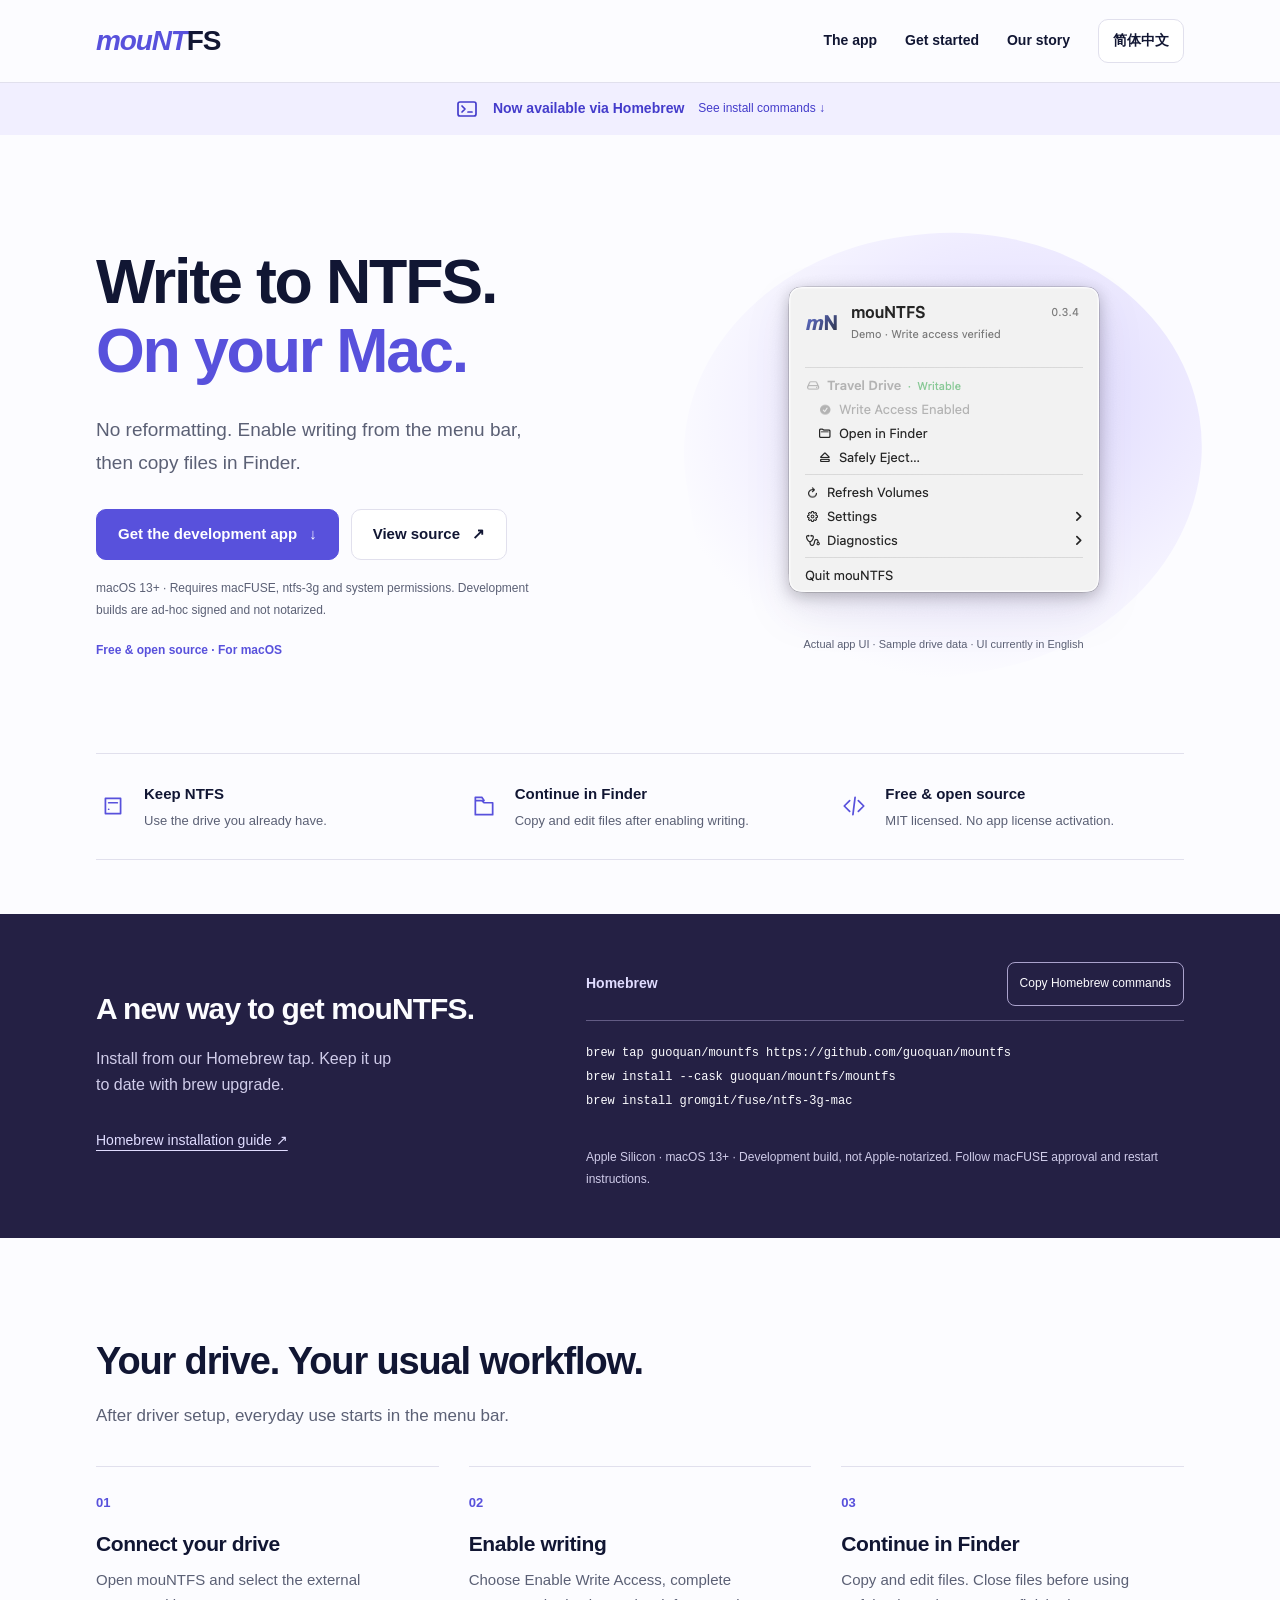
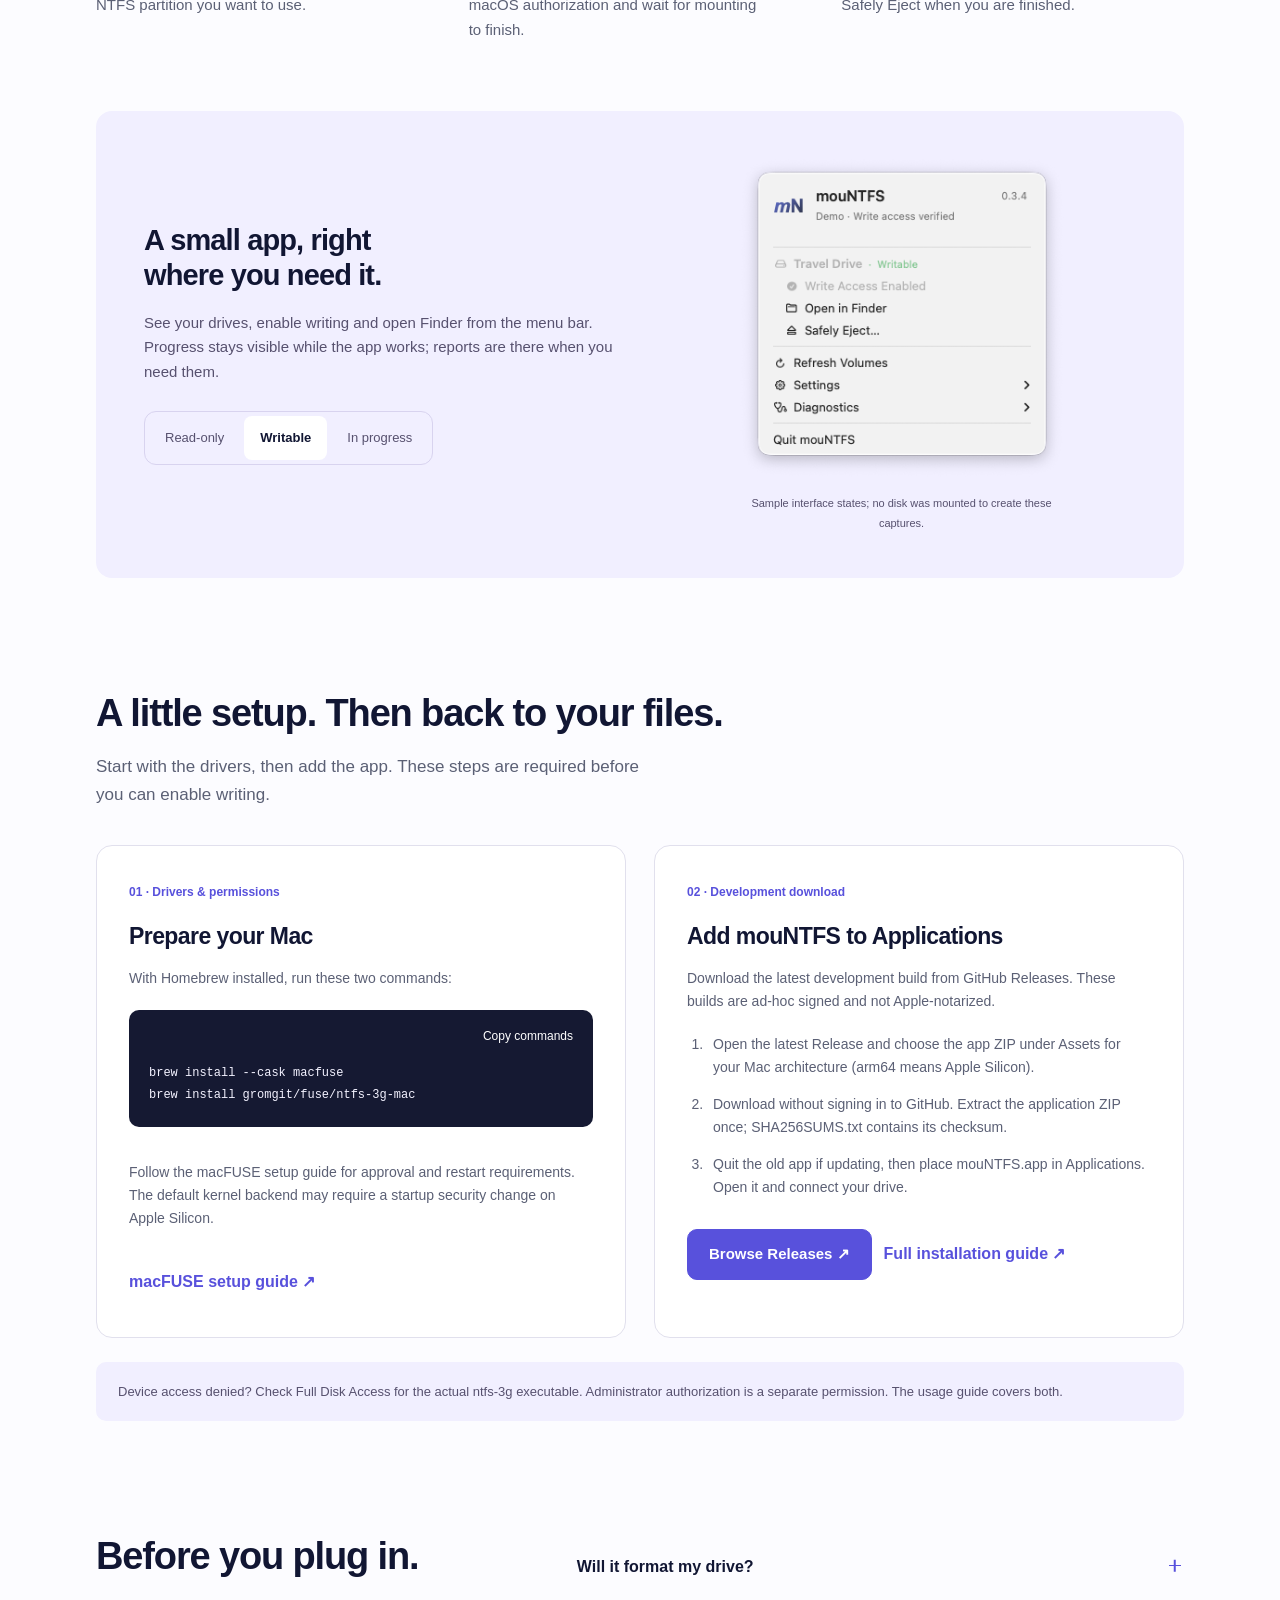
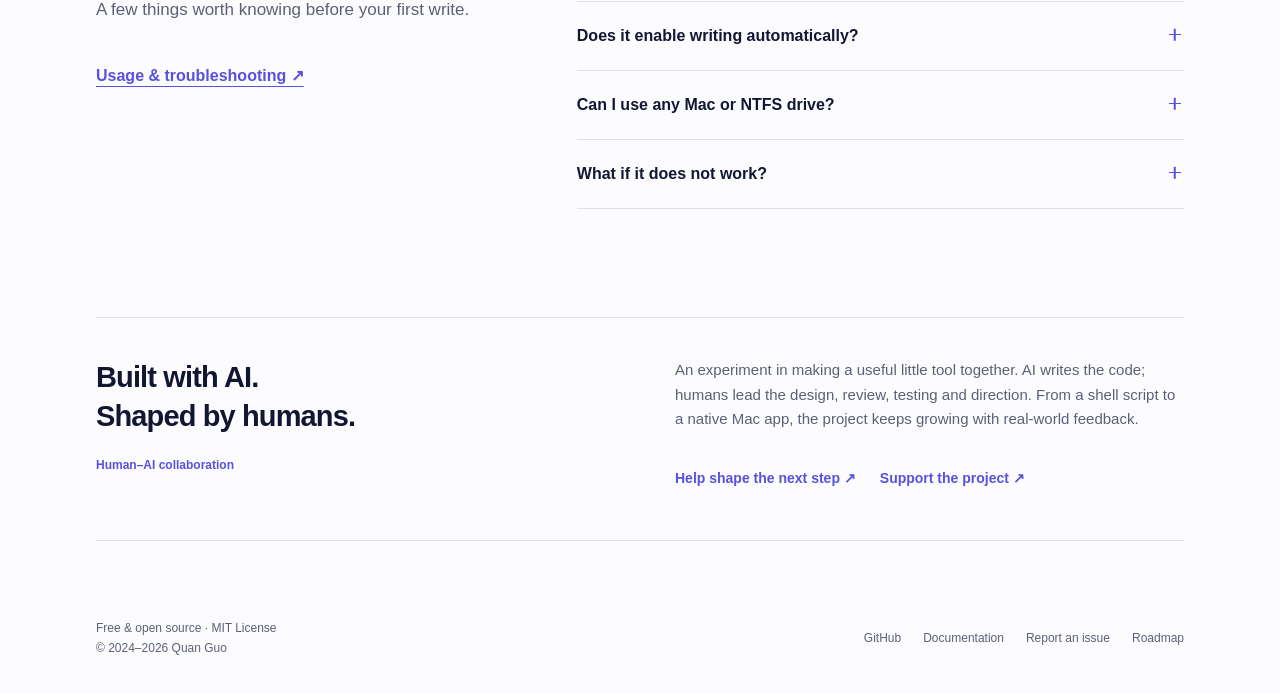
==== index.html @ 88151581 "Promote Homebrew installation on both homepage editions" ====
<!doctype html>
<html lang="en">
<head>
  <meta charset="utf-8"><meta name="viewport" content="width=device-width, initial-scale=1">
  <title>mouNTFS — Write to NTFS. On your Mac.</title><meta name="description" content="A free, open-source Mac menu bar app for external NTFS drives. Keep NTFS, enable writing and continue in Finder. Requires macFUSE and ntfs-3g.">
  <meta name="theme-color" content="#fcfcff"><link rel="canonical" href="https://mountfs.sh/">
  <link rel="alternate" hreflang="en" href="https://mountfs.sh/">
  <link rel="alternate" hreflang="zh-CN" href="https://mountfs.sh/zh-CN.html">
  <link rel="alternate" hreflang="x-default" href="https://mountfs.sh/">
  <meta property="og:type" content="website"><meta property="og:url" content="https://mountfs.sh/">
  <meta property="og:title" content="mouNTFS — Write to NTFS. On your Mac."><meta property="og:description" content="A free, open-source Mac menu bar app for external NTFS drives. Keep NTFS, enable writing and continue in Finder. Requires macFUSE and ntfs-3g.">
  <meta property="og:locale" content="en_US">
  <meta property="og:image" content="https://mountfs.sh/assets/share.en.png">
  <meta property="og:image:alt" content="mouNTFS — Write to NTFS. On your Mac."><meta property="og:image:width" content="1254"><meta property="og:image:height" content="1254">
  <meta name="twitter:card" content="summary_large_image"><meta name="twitter:site" content="@guoquan">
  <meta name="twitter:image" content="https://mountfs.sh/assets/share.en.png">
  <link rel="icon" type="image/svg+xml" href="assets/icon.svg">
  <link rel="stylesheet" href="assets/site.css"><script src="assets/site.js" defer></script>
</head>
<body class="en">
<a class="skip" href="#main">Skip to content</a>
<header class="header"><nav class="wrap nav" aria-label="Main navigation">
  <a href="index.html" class="wordmark" aria-label="mouNTFS"><span class="mount">mouNT</span><span class="fs">FS</span></a>
  <div class="nav-links"><a class="desktop" href="#app">The app</a><a href="#get-started">Get started</a><a class="desktop" href="#story">Our story</a><a class="language" href="zh-CN.html" lang="zh-CN" hreflang="zh-CN">简体中文</a></div>
</nav></header>
<main id="main">
<div class="brew-announcement"><div class="wrap"><a href="#homebrew"><svg viewBox="0 0 24 24" aria-hidden="true"><rect x="3" y="5" width="18" height="14" rx="2"/><path d="m7 9 3 3-3 3m6 0h4"/></svg><strong>Now available via Homebrew</strong><span>See install commands <span aria-hidden="true">↓</span></span></a></div></div>
<section class="hero"><div class="wrap"><div class="hero-grid">
  <div class="hero-text">
    <h1>Write to NTFS.<span>On your Mac.</span></h1><p class="hero-copy">No reformatting. Enable writing from the menu bar, then copy files in Finder.</p>
    <div class="actions"><a class="button primary" href="https://github.com/guoquan/mountfs/releases">Get the development app<span aria-hidden="true">↓</span></a><a class="button" href="https://github.com/guoquan/mountfs/tree/main">View source<span aria-hidden="true">↗</span></a></div>
    <p class="fine">macOS 13+ · Requires macFUSE, ntfs-3g and system permissions. Development builds are ad-hoc signed and not notarized.</p><p class="hero-signoff">Free &amp; open source · For macOS</p>
  </div>
  <figure class="hero-art"><img class="app-image" src="assets/menu-writable.png" alt="Actual mouNTFS menu with a sample drive marked writable" width="356" height="351" fetchpriority="high"><figcaption>Actual app UI · Sample drive data · UI currently in English</figcaption></figure>
</div><div class="benefits"><div class="benefit"><span class="symbol" aria-hidden="true"><svg viewBox="0 0 24 24" fill="none" stroke="currentColor" stroke-width="1.6" stroke-linecap="round" stroke-linejoin="round"><path d="M5 5h14v14H5zM8 15h.01M8 9h8"/></svg></span><div><strong>Keep NTFS</strong><p>Use the drive you already have.</p></div></div><div class="benefit"><span class="symbol" aria-hidden="true"><svg viewBox="0 0 24 24" fill="none" stroke="currentColor" stroke-width="1.6" stroke-linecap="round" stroke-linejoin="round"><path d="M4 7h6l2 2h8v11H4zM4 7V4h6l2 3"/></svg></span><div><strong>Continue in Finder</strong><p>Copy and edit files after enabling writing.</p></div></div><div class="benefit"><span class="symbol" aria-hidden="true"><svg viewBox="0 0 24 24" fill="none" stroke="currentColor" stroke-width="1.6" stroke-linecap="round" stroke-linejoin="round"><path d="m8 7-5 5 5 5m8-10 5 5-5 5m-3-13-2 16"/></svg></span><div><strong>Free &amp; open source</strong><p>MIT licensed. No app license activation.</p></div></div></div></div></section>
<section id="homebrew" class="brew-section"><div class="wrap brew-layout">
  <div class="brew-message"><h2>A new way to get mouNTFS.</h2><p>Install from our Homebrew tap. Keep it up to date with brew upgrade.</p><a class="brew-guide" href="https://github.com/guoquan/mountfs/blob/main/docs/HOMEBREW.md">Homebrew installation guide ↗</a></div>
  <div class="brew-install"><div class="brew-toolbar"><span>Homebrew</span><button class="brew-copy" data-copy="brew-commands" data-feedback="brew-feedback" data-success="Commands copied." data-fallback="Commands selected. Press ⌘C or Ctrl+C to copy.">Copy Homebrew commands</button></div>
    <pre><code id="brew-commands">brew tap guoquan/mountfs https://github.com/guoquan/mountfs
brew install --cask guoquan/mountfs/mountfs
brew install gromgit/fuse/ntfs-3g-mac</code></pre>
    <p id="brew-feedback" class="brew-feedback" role="status" aria-live="polite"></p>
    <p class="brew-note">Apple Silicon · macOS 13+ · Development build, not Apple-notarized. Follow macFUSE approval and restart instructions.</p>
  </div>
</div></section>
<section id="app" class="section wrap"><div class="section-head"><h2>Your drive. Your usual workflow.</h2><p>After driver setup, everyday use starts in the menu bar.</p></div>
  <div class="steps"><article class="step"><div class="number">01</div><h3>Connect your drive</h3><p>Open mouNTFS and select the external NTFS partition you want to use.</p></article><article class="step"><div class="number">02</div><h3>Enable writing</h3><p>Choose Enable Write Access, complete macOS authorization and wait for mounting to finish.</p></article><article class="step"><div class="number">03</div><h3>Continue in Finder</h3><p>Copy and edit files. Close files before using Safely Eject when you are finished.</p></article></div>
  <div class="showcase"><div><h3>A small app, right where you need it.</h3><p>See your drives, enable writing and open Finder from the menu bar. Progress stays visible while the app works; reports are there when you need them.</p>
    <div class="tabs" role="tablist" aria-label="Example app states" data-tabs><button class="tab" role="tab" id="tab-0" aria-controls="panel-0" aria-selected="false" tabindex="-1">Read-only</button><button class="tab" role="tab" id="tab-1" aria-controls="panel-1" aria-selected="true" tabindex="0">Writable</button><button class="tab" role="tab" id="tab-2" aria-controls="panel-2" aria-selected="false" tabindex="-1">In progress</button></div>
    <noscript><p class="no-js">The writable example is shown below. Enable JavaScript to switch between all three examples.</p></noscript>
  </div><figure class="preview"><div id="panel-0" role="tabpanel" aria-labelledby="tab-0" tabindex="0" hidden><img src="assets/menu-readonly.png" alt="Actual menu with a read-only sample NTFS drive" width="356" height="351" loading="lazy"></div><div id="panel-1" role="tabpanel" aria-labelledby="tab-1" tabindex="0" ><img src="assets/menu-writable.png" alt="Actual menu with a writable sample NTFS drive" width="356" height="351" loading="lazy"></div><div id="panel-2" role="tabpanel" aria-labelledby="tab-2" tabindex="0" hidden><img src="assets/menu-progress.png" alt="Actual menu during a sample mounting operation" width="356" height="351" loading="lazy"></div><figcaption>Sample interface states; no disk was mounted to create these captures.</figcaption></figure></div>
</section>
<section id="get-started" class="section wrap"><div class="section-head"><h2>A little setup. Then back to your files.</h2><p>Start with the drivers, then add the app. These steps are required before you can enable writing.</p></div>
  <div class="install-grid">
    <article class="install-card"><span class="label">01 · Drivers &amp; permissions</span><h3>Prepare your Mac</h3><p>With Homebrew installed, run these two commands:</p>
      <div class="command"><button class="copy" data-copy="driver-commands" data-success="Commands copied." data-fallback="Commands selected. Press ⌘C or Ctrl+C to copy.">Copy commands</button><pre><code id="driver-commands">brew install --cask macfuse
brew install gromgit/fuse/ntfs-3g-mac</code></pre></div><p id="copy-feedback" class="copy-feedback" role="status" aria-live="polite"></p>
      <p>Follow the macFUSE setup guide for approval and restart requirements. The default kernel backend may require a startup security change on Apple Silicon.</p><div class="actions"><a class="text-link" href="https://github.com/macfuse/macfuse/wiki/Getting-Started">macFUSE setup guide ↗</a></div>
    </article>
    <article class="install-card"><span class="label">02 · Development download</span><h3>Add mouNTFS to Applications</h3><p>Download the latest development build from GitHub Releases. These builds are ad-hoc signed and not Apple-notarized.</p><ol><li>Open the latest Release and choose the app ZIP under Assets for your Mac architecture (arm64 means Apple Silicon).</li><li>Download without signing in to GitHub. Extract the application ZIP once; SHA256SUMS.txt contains its checksum.</li><li>Quit the old app if updating, then place mouNTFS.app in Applications. Open it and connect your drive.</li></ol>
      <div class="actions"><a class="button primary" data-release-link href="https://github.com/guoquan/mountfs/releases">Browse Releases ↗</a><a class="text-link" href="https://github.com/guoquan/mountfs/blob/main/docs/USAGE.en.md">Full installation guide ↗</a></div>
    </article>
  </div><p class="notice">Device access denied? Check Full Disk Access for the actual ntfs-3g executable. Administrator authorization is a separate permission. The usage guide covers both.</p>
</section>
<section class="section wrap faq"><div class="section-head"><h2>Before you plug in.</h2><p>A few things worth knowing before your first write.</p><div class="actions"><a class="text-link" href="https://github.com/guoquan/mountfs/blob/main/docs/USAGE.en.md">Usage &amp; troubleshooting ↗</a></div></div><div><details><summary>Will it format my drive?</summary><p>No. mouNTFS enables writing to an existing external NTFS partition. It does not format drives. A damaged or hibernated volume may need attention in Windows before writing can be enabled.</p></details><details><summary>Does it enable writing automatically?</summary><p>No. Connecting a drive updates the list; you choose when to enable writing. macOS may request administrator authorization during an operation. The app does not save your password.</p></details><details><summary>Can I use any Mac or NTFS drive?</summary><p>The app requires macOS 13+ and compatible drivers. Ordinary mounting has limited user-reported success on Apple Silicon; broader hardware and driver combinations still need testing. Only external NTFS partitions are mount targets.</p></details><details><summary>What if it does not work?</summary><p>Open Diagnostics for the operation log and read-only disk scan. Check the usage guide for driver compatibility, permissions and busy drives. Do not format a drive just because an operation failed.</p></details></div></section>
<div class="wrap"><section class="story" id="story"><div><h2>Built with AI.<br>Shaped by humans.</h2><p class="story-label">Human–AI collaboration</p></div><div><p>An experiment in making a useful little tool together. AI writes the code; humans lead the design, review, testing and direction. From a shell script to a native Mac app, the project keeps growing with real-world feedback.</p><div class="actions"><a class="text-link" href="https://github.com/guoquan/mountfs/blob/main/CONTRIBUTING.md">Help shape the next step ↗</a><a class="text-link" href="https://github.com/sponsors/guoquan">Support the project ↗</a></div></div></section></div>
</main>
<footer class="footer"><div class="wrap footer-row"><div>Free &amp; open source · MIT License<br>© 2024–2026 <a href="https://guoquan.net">Quan Guo</a></div><div class="footer-links"><a href="https://github.com/guoquan/mountfs">GitHub</a><a href="https://github.com/guoquan/mountfs/blob/main/docs/USAGE.en.md">Documentation</a><a href="https://github.com/guoquan/mountfs/issues">Report an issue</a><a href="https://github.com/guoquan/mountfs/blob/main/ROADMAP.md">Roadmap</a></div></div></footer>
</body></html>
---- assets/site.css ----
/* Shared, local styling for the two language editions. */
:root {
  --ink: #111633;
  --muted: #5b6075;
  --accent: #5851dc;
  --accent-hover: #443ccb;
  --border: #e1e0ed;
  --paper: #fcfcff;
  --lavender: #f1efff;
  --on-lavender: #57516f;
  --radius: 16px;
  --ease: cubic-bezier(.16, 1, .3, 1);
}
* { box-sizing: border-box; }
html { scroll-behavior: smooth; scroll-padding-top: 100px; scrollbar-color: #b4afda var(--paper); }
body { margin: 0; background: var(--paper); color: var(--ink); font: 16px/1.65 -apple-system, BlinkMacSystemFont, "Segoe UI", "Noto Sans", "Noto Sans CJK SC", Arial, sans-serif; -webkit-font-smoothing: antialiased; }
::selection { background: #dcd8ff; color: var(--ink); }
a { color: inherit; text-decoration: none; text-underline-offset: 5px; }
button { font: inherit; cursor: pointer; }
a, button, summary { -webkit-tap-highlight-color: transparent; }
img { max-width: 100%; height: auto; display: block; }
h1, h2, h3, p { margin: 0; }
h1, h2, h3 { line-height: 1.2; letter-spacing: -.03em; text-wrap: balance; }
p { color: var(--muted); }
button:focus-visible, a:focus-visible, summary:focus-visible, [role="tabpanel"]:focus-visible { outline: 3px solid var(--accent); outline-offset: 5px; }
button:disabled { cursor: default; opacity: .65; }
section { scroll-margin-top: 100px; }
.wrap { max-width: 1152px; margin: auto; padding: 0 32px; }
.skip { position: absolute; left: 16px; top: -80px; padding: 12px; background: white; z-index: 20; }
.skip:focus { top: 10px; }
.header { border-bottom: 1px solid var(--border); background: var(--paper); position: sticky; top: 0; z-index: 10; }
.nav { min-height: 82px; display: flex; align-items: center; justify-content: space-between; gap: 20px; }
.wordmark { font-size: 28px; font-weight: 750; letter-spacing: -.04em; white-space: nowrap; }
.wordmark .mount { font-style: italic; color: var(--accent); }
.wordmark .fs { color: var(--ink); }
.nav-links { display: flex; align-items: center; gap: 28px; font-size: 14px; font-weight: 600; }
.nav-links a { display: inline-flex; align-items: center; min-height: 44px; }
.nav-links a:hover, .text-link:hover { text-decoration: underline; }
.language { border: 1px solid var(--border); border-radius: 10px; padding: 6px 14px; background: white; }
.language:hover { border-color: var(--accent); }
.hero { position: relative; overflow: hidden; }
.hero-grid { display: grid; grid-template-columns: 1.15fr 1fr; gap: 54px; align-items: center; padding: 98px 0 78px; }
.hero-text { min-width: 0; }
.hero h1 { font-size: clamp(48px, 4.9vw, 68px); font-weight: 760; line-height: 1.1; margin-bottom: 28px; letter-spacing: -.035em; }
.hero h1 span { display: block; color: var(--accent); }
.hero-copy { font-size: 19px; max-width: 460px; line-height: 1.75; }
.actions { display: flex; gap: 12px; align-items: center; flex-wrap: wrap; margin-top: 30px; }
.button { border: 1px solid var(--border); padding: 12px 21px; min-height: 48px; display: inline-flex; align-items: center; justify-content: center; gap: 12px; border-radius: 10px; font-weight: 650; font-size: 15px; background: white; transition: background .2s var(--ease), border-color .2s var(--ease); }
.button:hover { background: var(--lavender); border-color: #c5bff0; }
.button:active { background: #e4e0ff; }
.button.primary { background: var(--accent); color: white; border-color: var(--accent); }
.button.primary:hover { background: var(--accent-hover); border-color: var(--accent-hover); }
.button.primary:active { background: #3730aa; }
.fine { font-size: 12px; line-height: 1.8; margin-top: 18px; max-width: 460px; }
.hero-signoff { margin-top: 20px; font-size: 12px; font-weight: 650; color: var(--accent); }
.hero-art { isolation: isolate; margin: 0; min-width: 0; text-align: center; position: relative; padding: 35px 0 20px; }
.hero-art:before { content: ""; position: absolute; inset: 0 -18px; border-radius: 48% 52% 50% 45%; background: radial-gradient(ellipse at 65% 40%, #ded9ff 0%, #efecff 43%, #f6f5ff00 75%); transform: rotate(-9deg); z-index: -1; }
.hero-art .app-image { width: 356px; margin: 0 auto; filter: drop-shadow(0 18px 22px #30295215); }
.hero-art figcaption { font-size: 11px; line-height: 1.8; color: var(--muted); margin: 16px auto 0; max-width: 340px; }
.benefits { display: grid; grid-template-columns: repeat(3, 1fr); border-top: 1px solid var(--border); border-bottom: 1px solid var(--border); padding: 28px 0; gap: 24px; }
.benefit { display: flex; gap: 14px; align-items: center; }
.benefit .symbol { color: var(--accent); width: 34px; height: 34px; display: grid; place-items: center; flex-shrink: 0; }
.symbol svg { width: 26px; height: 26px; }
.benefit strong { display: block; font-size: 15px; }
.benefit p { font-size: 13px; margin-top: 3px; }
.section { padding-top: 100px; padding-bottom: 12px; }
.section-head { max-width: 650px; margin-bottom: 36px; }
.section h2 { font-size: 38px; line-height: 1.25; margin-bottom: 16px; font-weight: 720; }
.section-head p { font-size: 17px; max-width: 60ch; }
.steps { display: grid; grid-template-columns: repeat(3, 1fr); gap: 30px; }
.step { padding: 25px 0 24px; border-top: 1px solid var(--border); }
.step .number { font-size: 13px; color: var(--accent); font-weight: 700; font-variant-numeric: tabular-nums; margin-bottom: 18px; }
.step h3 { font-size: 21px; margin-bottom: 12px; letter-spacing: -.02em; }
.step p { font-size: 15px; max-width: 36ch; }
.showcase { display: grid; grid-template-columns: 1fr 1fr; gap: 54px; align-items: center; margin-top: 44px; padding: 44px 48px; background: var(--lavender); border-radius: var(--radius); }
.showcase h3 { font-size: 29px; margin-bottom: 18px; }
.showcase p { font-size: 15px; color: var(--on-lavender); }
.tabs { display: inline-flex; flex-wrap: wrap; gap: 4px; margin-top: 26px; padding: 4px; border: 1px solid #d8d3ef; border-radius: 12px; }
.tab { min-height: 44px; border: 0; background: transparent; color: var(--on-lavender); font-size: 13px; border-radius: 8px; padding: 9px 16px; transition: background .2s var(--ease), color .2s var(--ease); }
.tab:hover { background: #e6e1fb; color: var(--ink); }
.tab[aria-selected=true] { background: white; color: var(--ink); font-weight: 650; }
.preview { margin: 0; text-align: center; min-height: 350px; }
.preview img { width: 330px; margin: auto; }
.preview figcaption { font-size: 11px; line-height: 1.8; color: var(--on-lavender); margin: 14px auto 0; max-width: 310px; }
.no-js { font-size: 13px; margin-top: 12px; }
.install-grid { display: grid; grid-template-columns: 1fr 1fr; gap: 28px; }
.install-card { border: 1px solid var(--border); border-radius: var(--radius); padding: 32px; background: white; }
.install-card h3 { font-size: 23px; letter-spacing: -.025em; margin-bottom: 16px; }
.install-card p { font-size: 14px; }
.install-card .label { display: inline-flex; font-size: 12px; font-weight: 650; color: var(--accent); margin-bottom: 20px; }
.command { margin: 20px 0 10px; background: #151932; color: #f3f2ff; border-radius: 10px; padding: 20px; position: relative; }
.command pre { white-space: pre-wrap; overflow-wrap: anywhere; margin: 0; font: 12px/1.9 ui-monospace, SFMono-Regular, Consolas, monospace; padding-top: 32px; }
.copy { position: absolute; right: 8px; top: 5px; border: 0; border-radius: 7px; color: white; background: transparent; padding: 10px 12px; min-height: 44px; font-size: 12px; }
.copy:hover { background: #ffffff1a; }
.copy:focus-visible { outline-color: #c8c1ff; }
.install-card ol { margin: 20px 0 0; padding-left: 20px; color: var(--muted); font-size: 14px; }
.install-card li { margin-bottom: 14px; padding-left: 6px; }
.install-card a.text-link { color: var(--accent); font-weight: 600; }
.notice { margin-top: 24px; font-size: 13px; line-height: 1.8; padding: 18px 22px; background: var(--lavender); color: var(--on-lavender); border-radius: 10px; }
.faq { display: grid; grid-template-columns: .8fr 1.2fr; gap: 76px; }
.faq details { border-bottom: 1px solid var(--border); }
.faq summary { list-style: none; position: relative; padding: 22px 30px 22px 0; min-height: 60px; font-weight: 600; cursor: pointer; font-size: 16px; line-height: 1.5; }
.faq summary::-webkit-details-marker { display: none; }
.faq summary:before, .faq summary:after { content: ""; position: absolute; right: 3px; top: 32px; width: 12px; height: 1.5px; background: var(--accent); }
.faq summary:after { transform: rotate(90deg); }
.faq details[open] summary:after { transform: rotate(0); }
.faq summary:hover { color: var(--accent); }
.faq details p { padding: 0 26px 22px 0; font-size: 14px; line-height: 1.8; }
.faq a { color: var(--accent); text-decoration: underline; }
.story { margin-top: 96px; margin-bottom: 76px; padding: 40px 0; border-top: 1px solid var(--border); border-bottom: 1px solid var(--border); display: grid; grid-template-columns: 1fr 1fr; gap: 70px; }
.story h2 { font-size: 29px; line-height: 1.35; }
.story-label { font-size: 12px!important; margin-top: 20px; color: var(--accent); font-weight: 650; }
.story p { font-size: 15px; }
.story .actions { margin-top: 24px; font-size: 14px; gap: 24px; }
.text-link { display: inline-flex; align-items: center; min-height: 44px; font-weight: 600; color: var(--accent); }
.footer { padding: 0 0 32px; color: var(--muted); font-size: 12px; }
.footer-row { display: flex; justify-content: space-between; gap: 24px; align-items: center; }
.footer-links { display: flex; gap: 22px; }
.footer-links a { display: inline-flex; align-items: center; min-height: 44px; }
.footer a:hover { text-decoration: underline; }
.preview [hidden] { display: none!important; }
.copy-feedback { min-height: 24px; font-size: 12px!important; color: var(--accent)!important; }
.mobile-break { display: none; }
.zh h1, .zh h2, .zh h3 { letter-spacing: -.02em; }
.zh .hero-copy { font-size: 18px; }
@media (max-width: 850px) {
  .wrap { padding: 0 24px; }
  .nav-links { gap: 16px; }
  .hero-grid { gap: 24px; padding-top: 64px; padding-bottom: 56px; }
  .hero h1 { font-size: 48px; }
  .hero-copy { font-size: 17px; }
  .showcase { gap: 24px; padding: 32px; }
  .section h2 { font-size: 32px; }
  .benefits { gap: 18px; }
  .benefit { gap: 8px; }
  .benefit p { font-size: 12px; }
  .faq { gap: 32px; }
  .story { gap: 30px; }
}
@media (max-width: 620px) {
  .wrap { padding: 0 24px; }
  .nav { min-height: 72px; gap: 10px; }
  .wordmark { font-size: 25px; }
  .nav-links { gap: 12px; font-size: 12px; }
  .nav-links .desktop { display: none; }
  .language { padding: 5px 10px; font-size: 12px; }
  .hero-grid { display: flex; flex-direction: column; align-items: stretch; gap: 24px; padding: 50px 0 34px; }
  .hero h1 { font-size: clamp(38px, 10vw, 58px); line-height: 1.16; margin-bottom: 22px; }
  .hero-copy, .zh .hero-copy { font-size: 17px; }
  .actions { margin-top: 24px; gap: 10px; }
  .button { font-size: 14px; padding: 11px 15px; }
  .hero-art { padding: 12px 0; }
  .hero-art figcaption { font-size: 11px; margin-top: 12px; }
  .hero-signoff { margin-top: 16px; }
  .benefits { grid-template-columns: 1fr; gap: 22px; padding: 28px 0; }
  .benefit { gap: 16px; }
  .benefit p { font-size: 13px; }
  .section { padding-top: 64px; }
  .section h2 { font-size: 29px; line-height: 1.3; }
  .section-head { margin-bottom: 28px; }
  .mobile-break { display: initial; }
  .zh .section-head h2 { text-wrap: initial; }
  .section-head p { font-size: 16px; }
  .steps { grid-template-columns: 1fr; gap: 0; }
  .step { padding: 22px 0; display: grid; grid-template-columns: 30px 1fr; column-gap: 14px; }
  .step .number { grid-row: span 2; padding-top: 4px; margin: 0; }
  .step h3 { font-size: 20px; margin-bottom: 10px; }
  .step p { max-width: none; }
  .showcase { grid-template-columns: 1fr; gap: 30px; padding: 30px 24px; margin-top: 28px; }
  .showcase h3 { font-size: 25px; }
  .tabs { margin-top: 22px; }
  .tab { padding: 9px 12px; }
  .preview { min-height: 0; }
  .install-grid { grid-template-columns: 1fr; gap: 22px; }
  .install-card { padding: 26px 22px; }
  .install-card h3 { font-size: 22px; }
  .command { margin-left: -8px; margin-right: -8px; padding: 18px 14px; }
  .command pre { font-size: 11px; }
  .notice { padding: 18px; }
  .faq { grid-template-columns: 1fr; gap: 0; }
  .faq .section-head { margin-bottom: 12px; }
  .story { grid-template-columns: 1fr; gap: 28px; margin-top: 64px; margin-bottom: 36px; padding: 32px 0; }
  .story h2 { font-size: 26px; }
  .story-label { margin-top: 14px; }
  .footer-row { align-items: flex-start; flex-direction: column; gap: 16px; }
  .footer-links { flex-wrap: wrap; gap: 18px; }
}
@media (prefers-reduced-motion: reduce) {
  html { scroll-behavior: auto; }
  *, *:before, *:after { transition: none!important; animation: none!important; }
}

/* Homebrew announcement and installation promotion; inherits the site palette. */
.brew-announcement { background: var(--lavender); color: var(--accent-hover); }
.brew-announcement a { display: flex; align-items: center; justify-content: center; gap: 14px; min-height: 52px; padding: 10px 0; font-size: 14px; }
.brew-announcement svg { width: 24px; height: 24px; flex-shrink: 0; fill: none; stroke: currentColor; stroke-width: 1.7; stroke-linecap: round; stroke-linejoin: round; }
.brew-announcement a > span { font-size: 12px; white-space: nowrap; }
.brew-announcement a:hover strong { text-decoration: underline; text-underline-offset: 4px; }
.brew-section { margin-top: 54px; background: #242044; color: #fcfcff; padding: 48px 0; }
.brew-layout { display: grid; grid-template-columns: .85fr 1.15fr; gap: 48px; align-items: center; }
.brew-message h2 { font-size: 30px; line-height: 1.35; margin-bottom: 16px; }
.brew-message p { color: #d0ccea; font-size: 16px; max-width: 34ch; }
.brew-guide { display: inline-flex; align-items: center; min-height: 44px; margin-top: 20px; color: #e0dcff; font-size: 14px; text-decoration: underline; }
.brew-install { min-width: 0; }
.brew-toolbar { display: flex; justify-content: space-between; align-items: center; gap: 12px; padding-bottom: 14px; border-bottom: 1px solid #625b84; }
.brew-toolbar > span { color: #e0dcff; font-size: 14px; font-weight: 650; }
.brew-copy { min-height: 44px; border: 1px solid #aaa2cc; border-radius: 8px; padding: 8px 12px; font-size: 12px; color: #fcfcff; background: transparent; }
.brew-copy:hover { background: #3b345d; }
.brew-section a:focus-visible, .brew-copy:focus-visible { outline-color: #d0c6ff; }
.brew-install pre { margin: 20px 0 0; white-space: pre-wrap; overflow-wrap: anywhere; font: 12px/2 ui-monospace, SFMono-Regular, Menlo, Consolas, monospace; color: #fcfcff; }
.brew-feedback { color: #e0dcff; font-size: 12px; min-height: 20px; margin-top: 8px; }
.brew-note { color: #d0ccea; font-size: 12px; line-height: 1.8; margin-top: 6px; }
@media (max-width: 768px) {
  .brew-layout { grid-template-columns: 1fr; gap: 28px; }
  .brew-section { padding: 32px 0; margin-top: 36px; }
  .brew-message h2 { font-size: 26px; }
  .brew-message p { max-width: none; }
  .brew-guide { margin-top: 12px; }
}
@media (max-width: 520px) {
  .brew-announcement a { justify-content: flex-start; flex-wrap: wrap; gap: 6px 10px; font-size: 13px; padding: 12px 0; }
  .brew-announcement a > span { margin-left: 34px; }
  .brew-message h2 { font-size: 24px; }
  .brew-install pre { font-size: 11px; }
}
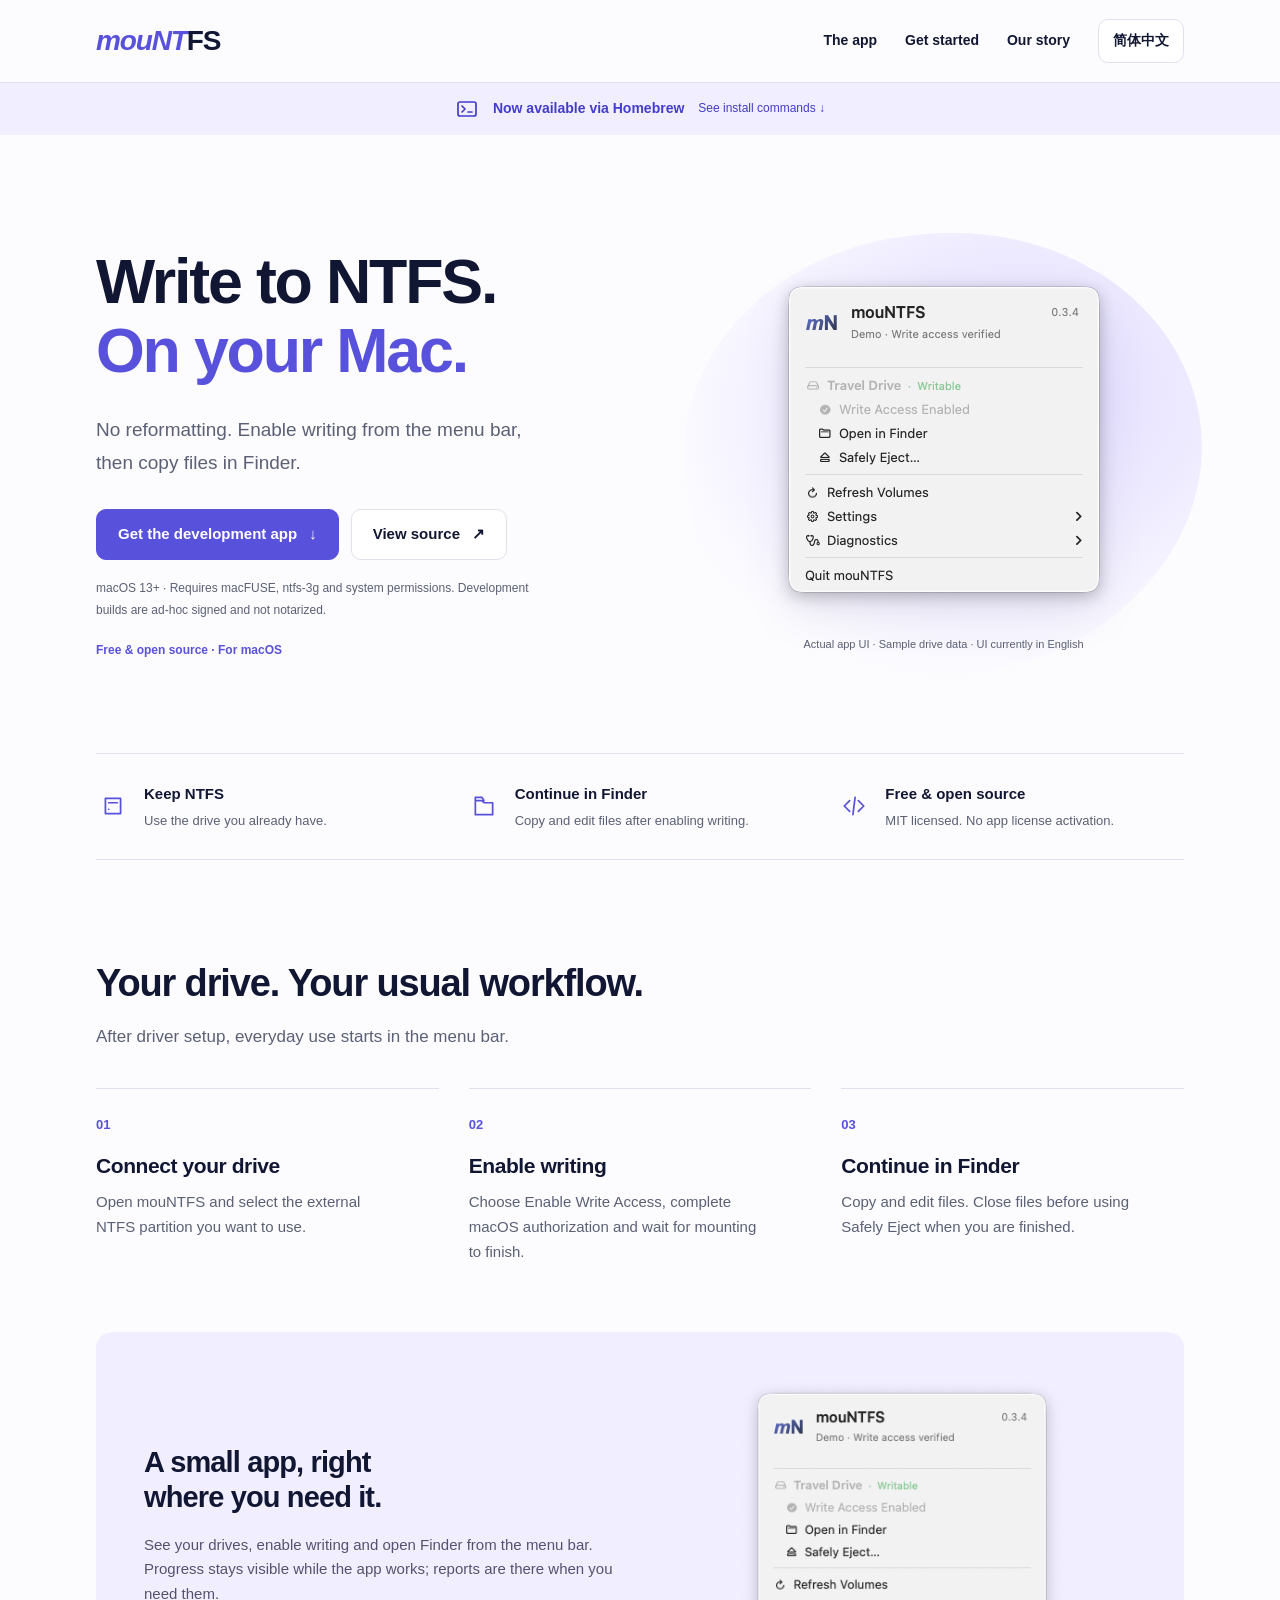
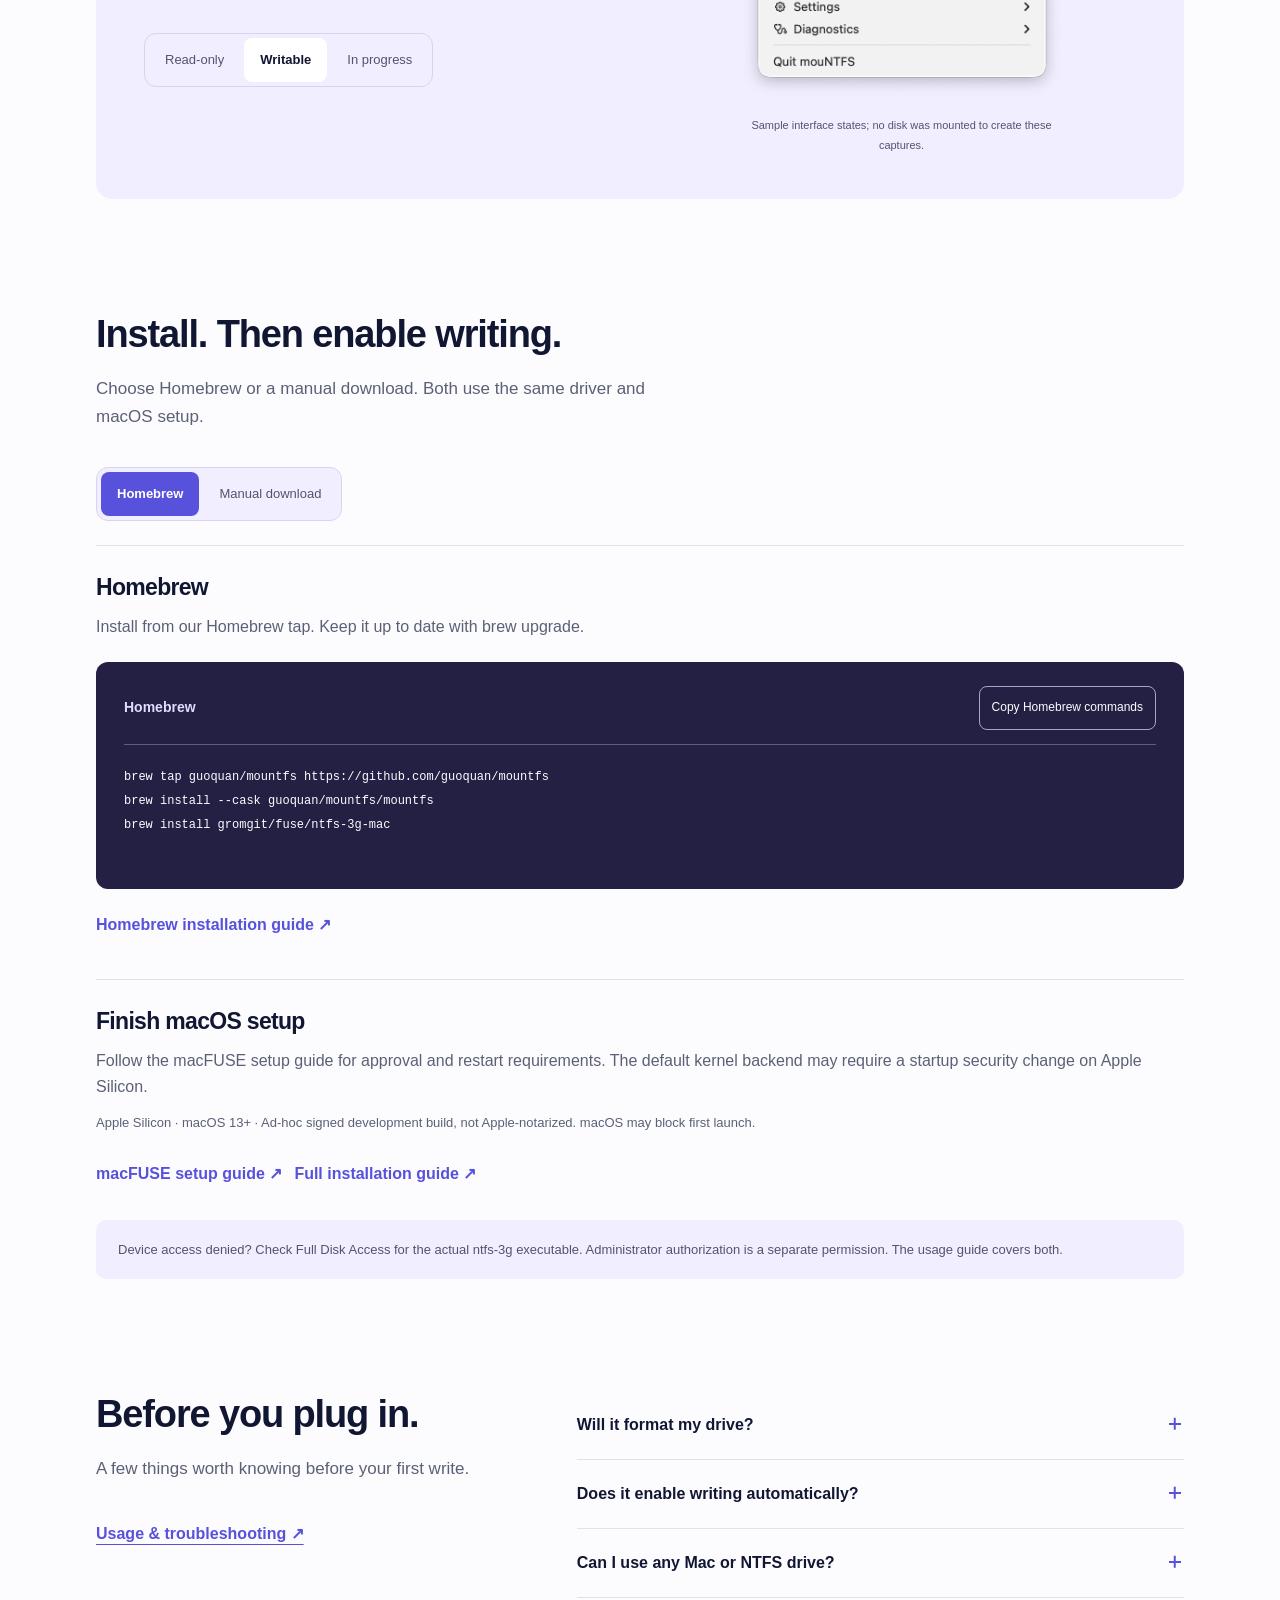
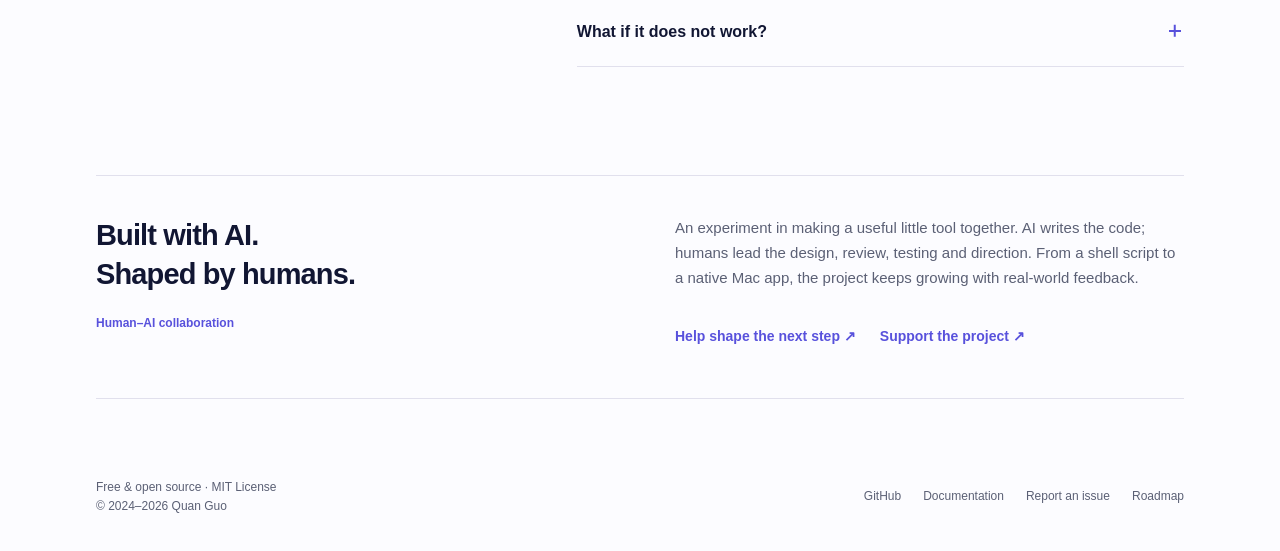
==== commit 4f4cdf3a: "Unify Homebrew and manual installation in one setup section" ====
--- a/index.html
+++ b/index.html
@@ -24,7 +24,7 @@
   <div class="nav-links"><a class="desktop" href="#app">The app</a><a href="#get-started">Get started</a><a class="desktop" href="#story">Our story</a><a class="language" href="zh-CN.html" lang="zh-CN" hreflang="zh-CN">简体中文</a></div>
 </nav></header>
 <main id="main">
-<div class="brew-announcement"><div class="wrap"><a href="#homebrew"><svg viewBox="0 0 24 24" aria-hidden="true"><rect x="3" y="5" width="18" height="14" rx="2"/><path d="m7 9 3 3-3 3m6 0h4"/></svg><strong>Now available via Homebrew</strong><span>See install commands <span aria-hidden="true">↓</span></span></a></div></div>
+<div class="brew-announcement"><div class="wrap"><a href="#get-started"><svg viewBox="0 0 24 24" aria-hidden="true"><rect x="3" y="5" width="18" height="14" rx="2"/><path d="m7 9 3 3-3 3m6 0h4"/></svg><strong>Now available via Homebrew</strong><span>See install commands <span aria-hidden="true">↓</span></span></a></div></div>
 <section class="hero"><div class="wrap"><div class="hero-grid">
   <div class="hero-text">
     <h1>Write to NTFS.<span>On your Mac.</span></h1><p class="hero-copy">No reformatting. Enable writing from the menu bar, then copy files in Finder.</p>
@@ -33,16 +33,6 @@
   </div>
   <figure class="hero-art"><img class="app-image" src="assets/menu-writable.png" alt="Actual mouNTFS menu with a sample drive marked writable" width="356" height="351" fetchpriority="high"><figcaption>Actual app UI · Sample drive data · UI currently in English</figcaption></figure>
 </div><div class="benefits"><div class="benefit"><span class="symbol" aria-hidden="true"><svg viewBox="0 0 24 24" fill="none" stroke="currentColor" stroke-width="1.6" stroke-linecap="round" stroke-linejoin="round"><path d="M5 5h14v14H5zM8 15h.01M8 9h8"/></svg></span><div><strong>Keep NTFS</strong><p>Use the drive you already have.</p></div></div><div class="benefit"><span class="symbol" aria-hidden="true"><svg viewBox="0 0 24 24" fill="none" stroke="currentColor" stroke-width="1.6" stroke-linecap="round" stroke-linejoin="round"><path d="M4 7h6l2 2h8v11H4zM4 7V4h6l2 3"/></svg></span><div><strong>Continue in Finder</strong><p>Copy and edit files after enabling writing.</p></div></div><div class="benefit"><span class="symbol" aria-hidden="true"><svg viewBox="0 0 24 24" fill="none" stroke="currentColor" stroke-width="1.6" stroke-linecap="round" stroke-linejoin="round"><path d="m8 7-5 5 5 5m8-10 5 5-5 5m-3-13-2 16"/></svg></span><div><strong>Free &amp; open source</strong><p>MIT licensed. No app license activation.</p></div></div></div></div></section>
-<section id="homebrew" class="brew-section"><div class="wrap brew-layout">
-  <div class="brew-message"><h2>A new way to get mouNTFS.</h2><p>Install from our Homebrew tap. Keep it up to date with brew upgrade.</p><a class="brew-guide" href="https://github.com/guoquan/mountfs/blob/main/docs/HOMEBREW.md">Homebrew installation guide ↗</a></div>
-  <div class="brew-install"><div class="brew-toolbar"><span>Homebrew</span><button class="brew-copy" data-copy="brew-commands" data-feedback="brew-feedback" data-success="Commands copied." data-fallback="Commands selected. Press ⌘C or Ctrl+C to copy.">Copy Homebrew commands</button></div>
-    <pre><code id="brew-commands">brew tap guoquan/mountfs https://github.com/guoquan/mountfs
-brew install --cask guoquan/mountfs/mountfs
-brew install gromgit/fuse/ntfs-3g-mac</code></pre>
-    <p id="brew-feedback" class="brew-feedback" role="status" aria-live="polite"></p>
-    <p class="brew-note">Apple Silicon · macOS 13+ · Development build, not Apple-notarized. Follow macFUSE approval and restart instructions.</p>
-  </div>
-</div></section>
 <section id="app" class="section wrap"><div class="section-head"><h2>Your drive. Your usual workflow.</h2><p>After driver setup, everyday use starts in the menu bar.</p></div>
   <div class="steps"><article class="step"><div class="number">01</div><h3>Connect your drive</h3><p>Open mouNTFS and select the external NTFS partition you want to use.</p></article><article class="step"><div class="number">02</div><h3>Enable writing</h3><p>Choose Enable Write Access, complete macOS authorization and wait for mounting to finish.</p></article><article class="step"><div class="number">03</div><h3>Continue in Finder</h3><p>Copy and edit files. Close files before using Safely Eject when you are finished.</p></article></div>
   <div class="showcase"><div><h3>A small app, right where you need it.</h3><p>See your drives, enable writing and open Finder from the menu bar. Progress stays visible while the app works; reports are there when you need them.</p>
@@ -50,17 +40,33 @@
     <noscript><p class="no-js">The writable example is shown below. Enable JavaScript to switch between all three examples.</p></noscript>
   </div><figure class="preview"><div id="panel-0" role="tabpanel" aria-labelledby="tab-0" tabindex="0" hidden><img src="assets/menu-readonly.png" alt="Actual menu with a read-only sample NTFS drive" width="356" height="351" loading="lazy"></div><div id="panel-1" role="tabpanel" aria-labelledby="tab-1" tabindex="0" ><img src="assets/menu-writable.png" alt="Actual menu with a writable sample NTFS drive" width="356" height="351" loading="lazy"></div><div id="panel-2" role="tabpanel" aria-labelledby="tab-2" tabindex="0" hidden><img src="assets/menu-progress.png" alt="Actual menu during a sample mounting operation" width="356" height="351" loading="lazy"></div><figcaption>Sample interface states; no disk was mounted to create these captures.</figcaption></figure></div>
 </section>
-<section id="get-started" class="section wrap"><div class="section-head"><h2>A little setup. Then back to your files.</h2><p>Start with the drivers, then add the app. These steps are required before you can enable writing.</p></div>
-  <div class="install-grid">
-    <article class="install-card"><span class="label">01 · Drivers &amp; permissions</span><h3>Prepare your Mac</h3><p>With Homebrew installed, run these two commands:</p>
+<section id="get-started" class="section wrap"><div class="section-head"><h2>Install. Then enable writing.</h2><p>Choose Homebrew or a manual download. Both use the same driver and macOS setup.</p></div>
+  <div class="tabs install-tabs" role="tablist" aria-label="Installation method" data-tabs hidden>
+    <button class="tab" id="install-tab-brew" role="tab" aria-controls="install-brew" aria-selected="true" tabindex="0">Homebrew</button>
+    <button class="tab" id="install-tab-manual" role="tab" aria-controls="install-manual" aria-selected="false" tabindex="-1">Manual download</button>
+  </div>
+  <div class="installation">
+    <div id="install-brew" class="install-panel" role="tabpanel" aria-labelledby="install-tab-brew" tabindex="0">
+      <h3>Homebrew</h3><p>Install from our Homebrew tap. Keep it up to date with brew upgrade.</p>
+      <div class="brew-install"><div class="brew-toolbar"><span>Homebrew</span><button class="brew-copy" data-copy="brew-commands" data-feedback="brew-feedback" data-success="Commands copied." data-fallback="Commands selected. Press ⌘C or Ctrl+C to copy.">Copy Homebrew commands</button></div>
+        <pre><code id="brew-commands">brew tap guoquan/mountfs https://github.com/guoquan/mountfs
+brew install --cask guoquan/mountfs/mountfs
+brew install gromgit/fuse/ntfs-3g-mac</code></pre>
+        <p id="brew-feedback" class="brew-feedback" role="status" aria-live="polite"></p>
+      </div><a class="text-link install-guide" href="https://github.com/guoquan/mountfs/blob/main/docs/HOMEBREW.md">Homebrew installation guide ↗</a>
+    </div>
+    <div id="install-manual" class="install-panel" role="tabpanel" aria-labelledby="install-tab-manual" tabindex="0">
+      <h3>Manual download</h3><p>Download the latest development build from GitHub Releases. These builds are ad-hoc signed and not Apple-notarized.</p><ol><li>Open the latest Release and choose the app ZIP under Assets for your Mac architecture (arm64 means Apple Silicon).</li><li>Download without signing in to GitHub. Extract the application ZIP once; SHA256SUMS.txt contains its checksum.</li><li>Quit the old app if updating, then place mouNTFS.app in Applications. Open it and connect your drive.</li></ol>
+      <div class="actions"><a class="button primary" data-release-link href="https://github.com/guoquan/mountfs/releases">Browse Releases ↗</a></div>
+      <p class="manual-driver-intro">With Homebrew installed, run these two commands:</p>
       <div class="command"><button class="copy" data-copy="driver-commands" data-success="Commands copied." data-fallback="Commands selected. Press ⌘C or Ctrl+C to copy.">Copy commands</button><pre><code id="driver-commands">brew install --cask macfuse
 brew install gromgit/fuse/ntfs-3g-mac</code></pre></div><p id="copy-feedback" class="copy-feedback" role="status" aria-live="polite"></p>
-      <p>Follow the macFUSE setup guide for approval and restart requirements. The default kernel backend may require a startup security change on Apple Silicon.</p><div class="actions"><a class="text-link" href="https://github.com/macfuse/macfuse/wiki/Getting-Started">macFUSE setup guide ↗</a></div>
-    </article>
-    <article class="install-card"><span class="label">02 · Development download</span><h3>Add mouNTFS to Applications</h3><p>Download the latest development build from GitHub Releases. These builds are ad-hoc signed and not Apple-notarized.</p><ol><li>Open the latest Release and choose the app ZIP under Assets for your Mac architecture (arm64 means Apple Silicon).</li><li>Download without signing in to GitHub. Extract the application ZIP once; SHA256SUMS.txt contains its checksum.</li><li>Quit the old app if updating, then place mouNTFS.app in Applications. Open it and connect your drive.</li></ol>
-      <div class="actions"><a class="button primary" data-release-link href="https://github.com/guoquan/mountfs/releases">Browse Releases ↗</a><a class="text-link" href="https://github.com/guoquan/mountfs/blob/main/docs/USAGE.en.md">Full installation guide ↗</a></div>
-    </article>
-  </div><p class="notice">Device access denied? Check Full Disk Access for the actual ntfs-3g executable. Administrator authorization is a separate permission. The usage guide covers both.</p>
+    </div>
+    <div class="install-common"><h3>Finish macOS setup</h3><p>Follow the macFUSE setup guide for approval and restart requirements. The default kernel backend may require a startup security change on Apple Silicon.</p><p class="install-requirements">Apple Silicon · macOS 13+ · Ad-hoc signed development build, not Apple-notarized. macOS may block first launch.</p>
+      <div class="actions"><a class="text-link" href="https://github.com/macfuse/macfuse/wiki/Getting-Started">macFUSE setup guide ↗</a><a class="text-link" href="https://github.com/guoquan/mountfs/blob/main/docs/USAGE.en.md">Full installation guide ↗</a></div>
+      <p class="notice">Device access denied? Check Full Disk Access for the actual ntfs-3g executable. Administrator authorization is a separate permission. The usage guide covers both.</p>
+    </div>
+  </div>
 </section>
 <section class="section wrap faq"><div class="section-head"><h2>Before you plug in.</h2><p>A few things worth knowing before your first write.</p><div class="actions"><a class="text-link" href="https://github.com/guoquan/mountfs/blob/main/docs/USAGE.en.md">Usage &amp; troubleshooting ↗</a></div></div><div><details><summary>Will it format my drive?</summary><p>No. mouNTFS enables writing to an existing external NTFS partition. It does not format drives. A damaged or hibernated volume may need attention in Windows before writing can be enabled.</p></details><details><summary>Does it enable writing automatically?</summary><p>No. Connecting a drive updates the list; you choose when to enable writing. macOS may request administrator authorization during an operation. The app does not save your password.</p></details><details><summary>Can I use any Mac or NTFS drive?</summary><p>The app requires macOS 13+ and compatible drivers. Ordinary mounting has limited user-reported success on Apple Silicon; broader hardware and driver combinations still need testing. Only external NTFS partitions are mount targets.</p></details><details><summary>What if it does not work?</summary><p>Open Diagnostics for the operation log and read-only disk scan. Check the usage guide for driver compatibility, permissions and busy drives. Do not format a drive just because an operation failed.</p></details></div></section>
 <div class="wrap"><section class="story" id="story"><div><h2>Built with AI.<br>Shaped by humans.</h2><p class="story-label">Human–AI collaboration</p></div><div><p>An experiment in making a useful little tool together. AI writes the code; humans lead the design, review, testing and direction. From a shell script to a native Mac app, the project keeps growing with real-world feedback.</p><div class="actions"><a class="text-link" href="https://github.com/guoquan/mountfs/blob/main/CONTRIBUTING.md">Help shape the next step ↗</a><a class="text-link" href="https://github.com/sponsors/guoquan">Support the project ↗</a></div></div></section></div>
--- a/assets/site.css
+++ b/assets/site.css
@@ -196,30 +196,37 @@
 .brew-announcement svg { width: 24px; height: 24px; flex-shrink: 0; fill: none; stroke: currentColor; stroke-width: 1.7; stroke-linecap: round; stroke-linejoin: round; }
 .brew-announcement a > span { font-size: 12px; white-space: nowrap; }
 .brew-announcement a:hover strong { text-decoration: underline; text-underline-offset: 4px; }
-.brew-section { margin-top: 54px; background: #242044; color: #fcfcff; padding: 48px 0; }
-.brew-layout { display: grid; grid-template-columns: .85fr 1.15fr; gap: 48px; align-items: center; }
-.brew-message h2 { font-size: 30px; line-height: 1.35; margin-bottom: 16px; }
-.brew-message p { color: #d0ccea; font-size: 16px; max-width: 34ch; }
-.brew-guide { display: inline-flex; align-items: center; min-height: 44px; margin-top: 20px; color: #e0dcff; font-size: 14px; text-decoration: underline; }
 .brew-install { min-width: 0; }
 .brew-toolbar { display: flex; justify-content: space-between; align-items: center; gap: 12px; padding-bottom: 14px; border-bottom: 1px solid #625b84; }
 .brew-toolbar > span { color: #e0dcff; font-size: 14px; font-weight: 650; }
 .brew-copy { min-height: 44px; border: 1px solid #aaa2cc; border-radius: 8px; padding: 8px 12px; font-size: 12px; color: #fcfcff; background: transparent; }
 .brew-copy:hover { background: #3b345d; }
-.brew-section a:focus-visible, .brew-copy:focus-visible { outline-color: #d0c6ff; }
+.brew-install a:focus-visible, .brew-copy:focus-visible { outline-color: #d0c6ff; }
 .brew-install pre { margin: 20px 0 0; white-space: pre-wrap; overflow-wrap: anywhere; font: 12px/2 ui-monospace, SFMono-Regular, Menlo, Consolas, monospace; color: #fcfcff; }
 .brew-feedback { color: #e0dcff; font-size: 12px; min-height: 20px; margin-top: 8px; }
 .brew-note { color: #d0ccea; font-size: 12px; line-height: 1.8; margin-top: 6px; }
-@media (max-width: 768px) {
-  .brew-layout { grid-template-columns: 1fr; gap: 28px; }
-  .brew-section { padding: 32px 0; margin-top: 36px; }
-  .brew-message h2 { font-size: 26px; }
-  .brew-message p { max-width: none; }
-  .brew-guide { margin-top: 12px; }
-}
 @media (max-width: 520px) {
   .brew-announcement a { justify-content: flex-start; flex-wrap: wrap; gap: 6px 10px; font-size: 13px; padding: 12px 0; }
   .brew-announcement a > span { margin-left: 34px; }
-  .brew-message h2 { font-size: 24px; }
   .brew-install pre { font-size: 11px; }
 }
+
+.install-tabs[hidden] { display: none; }
+.install-tabs { margin: 0 0 24px; background: var(--lavender); }
+.install-tabs .tab[aria-selected=true] { background: var(--accent); color: white; }
+.installation { border-top: 1px solid var(--border); }
+.install-panel { padding: 28px 0 32px; }
+.install-panel h3, .install-common h3 { font-size: 23px; margin-bottom: 12px; }
+.install-panel > p { max-width: 72ch; }
+.install-panel ol { color: var(--muted); padding-left: 22px; max-width: 72ch; }
+.install-panel li + li { margin-top: 10px; }
+.brew-install { background: #242044; color: #fcfcff; border-radius: 12px; padding: 24px 28px; margin-top: 22px; }
+.install-guide { display: inline-flex; align-items: center; min-height: 44px; margin-top: 14px; }
+.manual-driver-intro { margin-top: 26px; }
+.install-common { padding-top: 28px; border-top: 1px solid var(--border); }
+.install-requirements { margin-top: 12px; font-size: 13px; }
+.install-common .actions { margin-top: 18px; }
+@media (max-width: 520px) {
+  .brew-install { padding: 18px 16px; }
+  .install-panel h3, .install-common h3 { font-size: 21px; }
+}
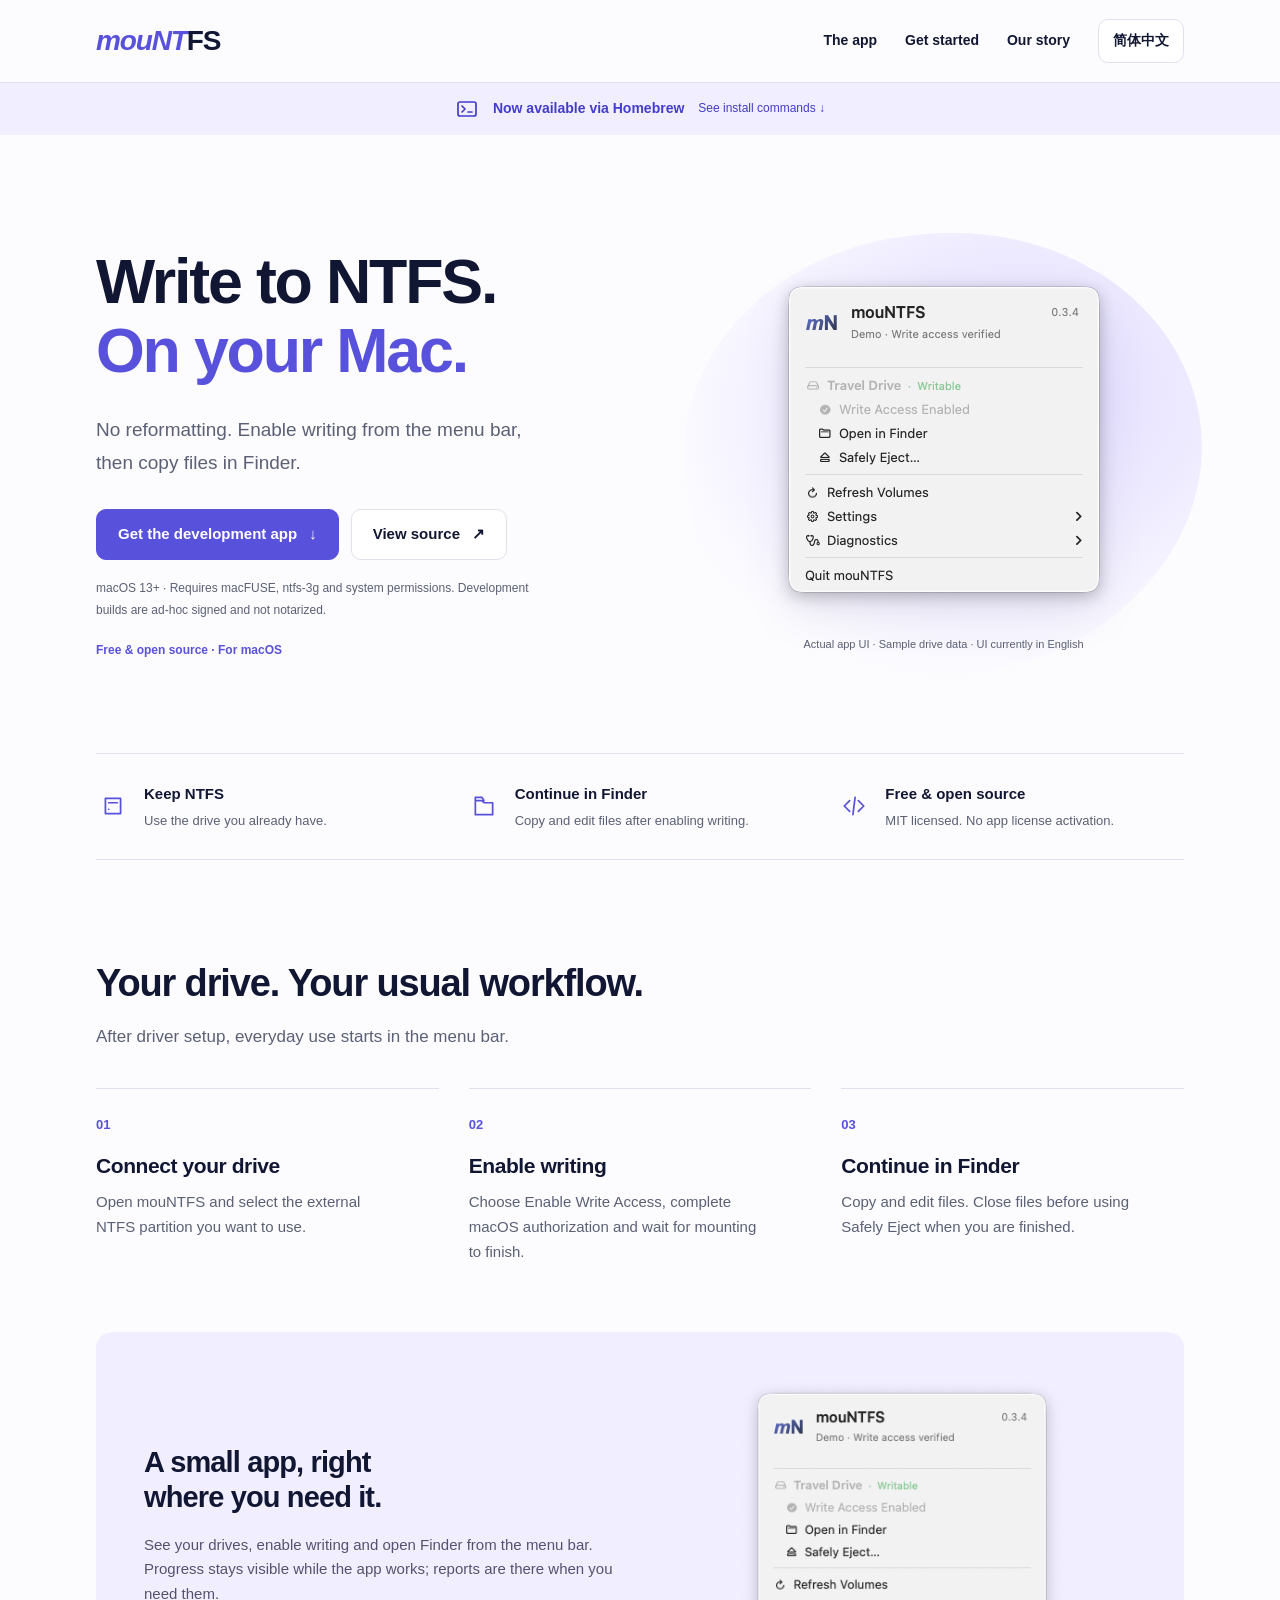
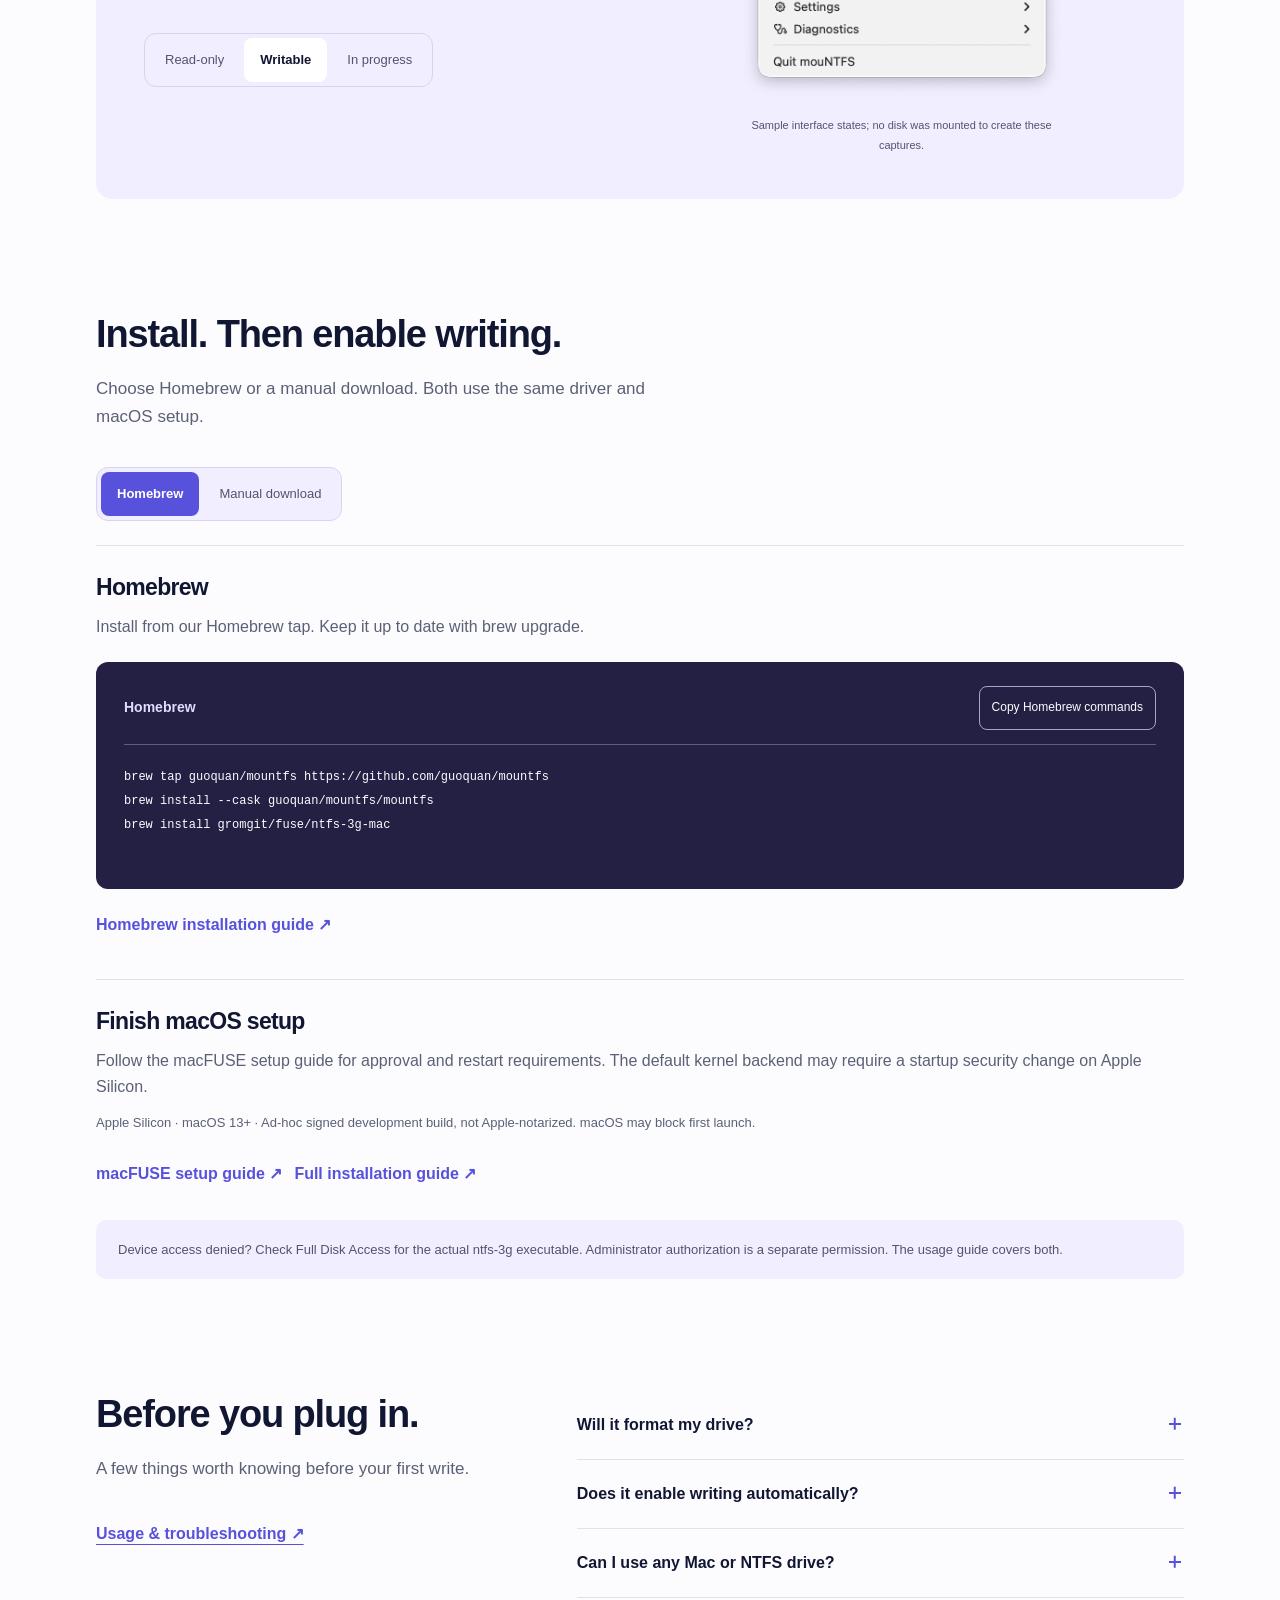
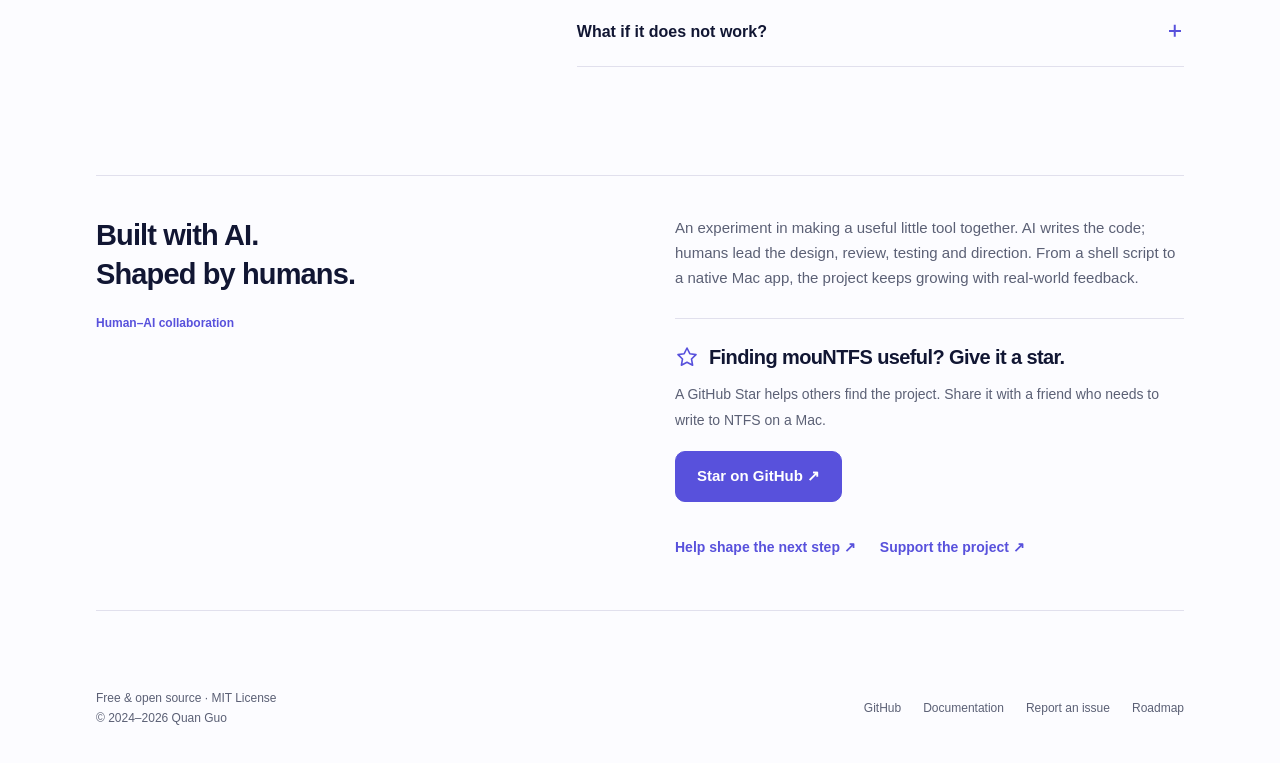
==== commit cf7e3e72: "Invite homepage visitors to star and share mouNTFS" ====
--- a/index.html
+++ b/index.html
@@ -69,7 +69,7 @@
   </div>
 </section>
 <section class="section wrap faq"><div class="section-head"><h2>Before you plug in.</h2><p>A few things worth knowing before your first write.</p><div class="actions"><a class="text-link" href="https://github.com/guoquan/mountfs/blob/main/docs/USAGE.en.md">Usage &amp; troubleshooting ↗</a></div></div><div><details><summary>Will it format my drive?</summary><p>No. mouNTFS enables writing to an existing external NTFS partition. It does not format drives. A damaged or hibernated volume may need attention in Windows before writing can be enabled.</p></details><details><summary>Does it enable writing automatically?</summary><p>No. Connecting a drive updates the list; you choose when to enable writing. macOS may request administrator authorization during an operation. The app does not save your password.</p></details><details><summary>Can I use any Mac or NTFS drive?</summary><p>The app requires macOS 13+ and compatible drivers. Ordinary mounting has limited user-reported success on Apple Silicon; broader hardware and driver combinations still need testing. Only external NTFS partitions are mount targets.</p></details><details><summary>What if it does not work?</summary><p>Open Diagnostics for the operation log and read-only disk scan. Check the usage guide for driver compatibility, permissions and busy drives. Do not format a drive just because an operation failed.</p></details></div></section>
-<div class="wrap"><section class="story" id="story"><div><h2>Built with AI.<br>Shaped by humans.</h2><p class="story-label">Human–AI collaboration</p></div><div><p>An experiment in making a useful little tool together. AI writes the code; humans lead the design, review, testing and direction. From a shell script to a native Mac app, the project keeps growing with real-world feedback.</p><div class="actions"><a class="text-link" href="https://github.com/guoquan/mountfs/blob/main/CONTRIBUTING.md">Help shape the next step ↗</a><a class="text-link" href="https://github.com/sponsors/guoquan">Support the project ↗</a></div></div></section></div>
+<div class="wrap"><section class="story" id="story"><div><h2>Built with AI.<br>Shaped by humans.</h2><p class="story-label">Human–AI collaboration</p></div><div><p>An experiment in making a useful little tool together. AI writes the code; humans lead the design, review, testing and direction. From a shell script to a native Mac app, the project keeps growing with real-world feedback.</p><div class="star-ask"><h3><svg viewBox="0 0 24 24" aria-hidden="true"><path d="m12 3 2.8 5.7 6.2.9-4.5 4.4 1.1 6.2-5.6-2.9-5.6 2.9 1.1-6.2L3 9.6l6.2-.9Z"/></svg>Finding mouNTFS useful? Give it a star.</h3><p>A GitHub Star helps others find the project. Share it with a friend who needs to write to NTFS on a Mac.</p><a class="button primary" data-star-link href="https://github.com/guoquan/mountfs">Star on GitHub ↗</a></div><div class="actions"><a class="text-link" href="https://github.com/guoquan/mountfs/blob/main/CONTRIBUTING.md">Help shape the next step ↗</a><a class="text-link" href="https://github.com/sponsors/guoquan">Support the project ↗</a></div></div></section></div>
 </main>
 <footer class="footer"><div class="wrap footer-row"><div>Free &amp; open source · MIT License<br>© 2024–2026 <a href="https://guoquan.net">Quan Guo</a></div><div class="footer-links"><a href="https://github.com/guoquan/mountfs">GitHub</a><a href="https://github.com/guoquan/mountfs/blob/main/docs/USAGE.en.md">Documentation</a><a href="https://github.com/guoquan/mountfs/issues">Report an issue</a><a href="https://github.com/guoquan/mountfs/blob/main/ROADMAP.md">Roadmap</a></div></div></footer>
 </body></html>
--- a/assets/site.css
+++ b/assets/site.css
@@ -230,3 +230,12 @@
   .brew-install { padding: 18px 16px; }
   .install-panel h3, .install-common h3 { font-size: 21px; }
 }
+
+.star-ask { margin-top: 28px; padding-top: 24px; border-top: 1px solid var(--border); }
+.star-ask h3 { display: flex; align-items: flex-start; gap: 10px; font-size: 20px; line-height: 1.45; margin-bottom: 10px; }
+.star-ask svg { width: 24px; height: 24px; flex-shrink: 0; margin-top: 2px; fill: none; stroke: var(--accent); stroke-width: 1.6; stroke-linecap: round; stroke-linejoin: round; }
+.star-ask p { font-size: 14px; line-height: 1.8; }
+.star-ask .button { margin-top: 18px; }
+@media (max-width: 520px) {
+  .star-ask h3 { font-size: 18px; }
+}
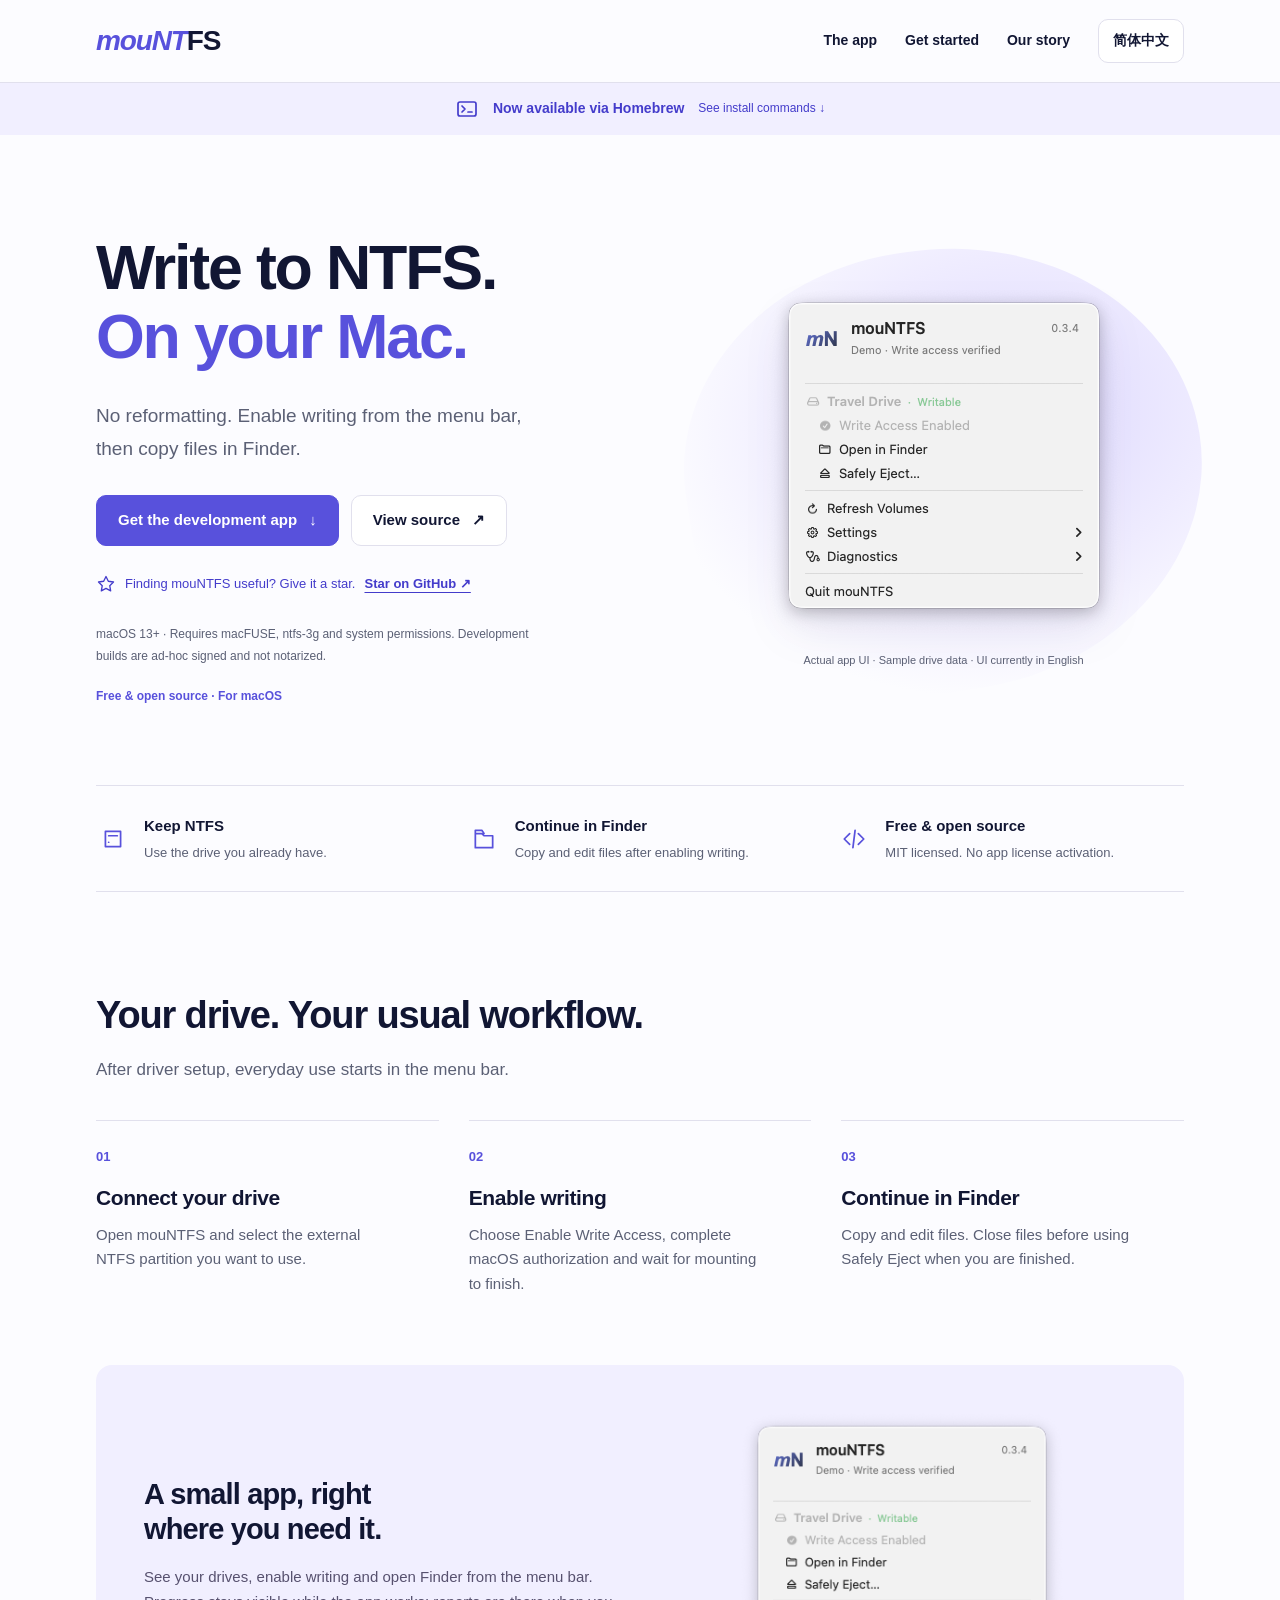
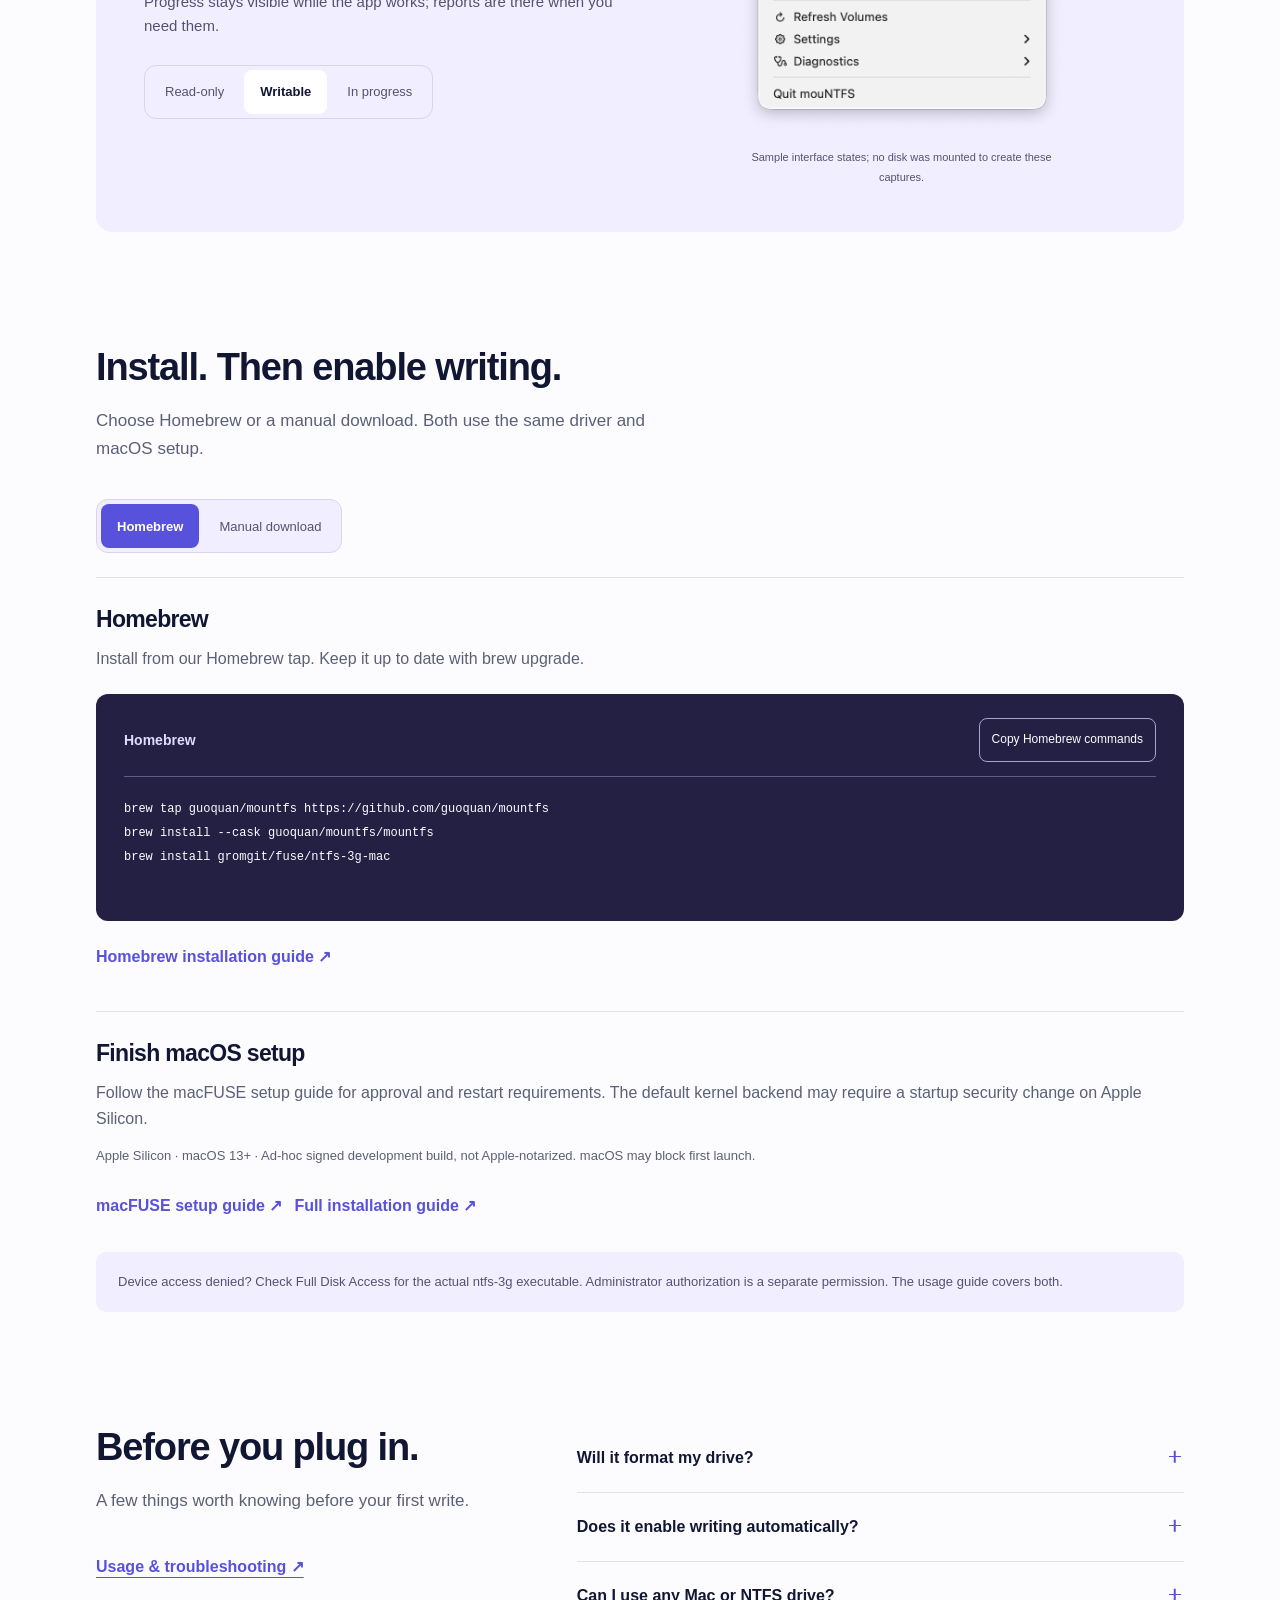
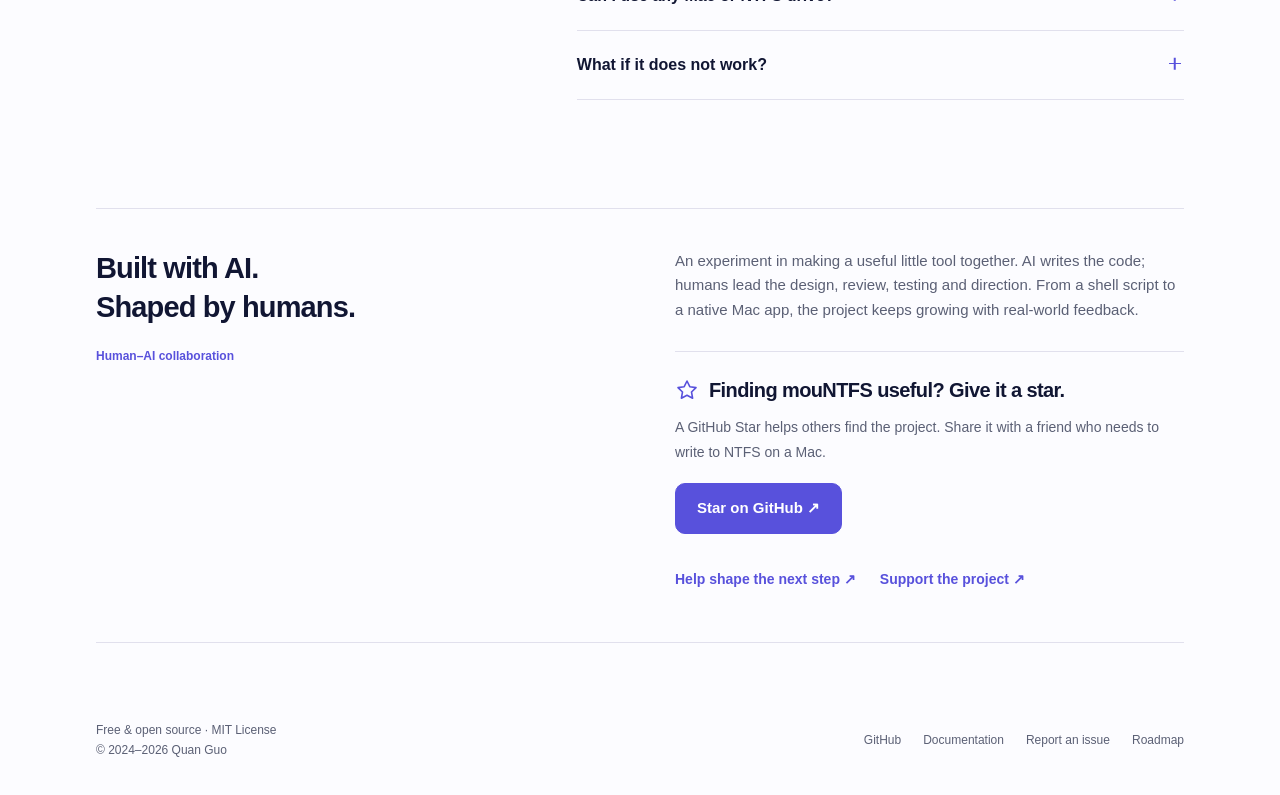
==== commit 81554bff: "Make the GitHub Star invitation visible in the hero" ====
--- a/index.html
+++ b/index.html
@@ -29,6 +29,7 @@
   <div class="hero-text">
     <h1>Write to NTFS.<span>On your Mac.</span></h1><p class="hero-copy">No reformatting. Enable writing from the menu bar, then copy files in Finder.</p>
     <div class="actions"><a class="button primary" href="https://github.com/guoquan/mountfs/releases">Get the development app<span aria-hidden="true">↓</span></a><a class="button" href="https://github.com/guoquan/mountfs/tree/main">View source<span aria-hidden="true">↗</span></a></div>
+    <a class="hero-star" data-hero-star href="https://github.com/guoquan/mountfs"><svg viewBox="0 0 24 24" aria-hidden="true"><path d="m12 3 2.8 5.7 6.2.9-4.5 4.4 1.1 6.2-5.6-2.9-5.6 2.9 1.1-6.2L3 9.6l6.2-.9Z"/></svg><span>Finding mouNTFS useful? Give it a star.</span><strong>Star on GitHub ↗</strong></a>
     <p class="fine">macOS 13+ · Requires macFUSE, ntfs-3g and system permissions. Development builds are ad-hoc signed and not notarized.</p><p class="hero-signoff">Free &amp; open source · For macOS</p>
   </div>
   <figure class="hero-art"><img class="app-image" src="assets/menu-writable.png" alt="Actual mouNTFS menu with a sample drive marked writable" width="356" height="351" fetchpriority="high"><figcaption>Actual app UI · Sample drive data · UI currently in English</figcaption></figure>
--- a/assets/site.css
+++ b/assets/site.css
@@ -239,3 +239,11 @@
 @media (max-width: 520px) {
   .star-ask h3 { font-size: 18px; }
 }
+
+.hero-star { display: inline-flex; align-items: center; flex-wrap: wrap; gap: 6px 9px; min-height: 44px; margin-top: 16px; color: var(--accent-hover); font-size: 13px; line-height: 1.6; }
+.hero-star svg { width: 20px; height: 20px; flex-shrink: 0; fill: none; stroke: currentColor; stroke-width: 1.6; stroke-linecap: round; stroke-linejoin: round; }
+.hero-star strong { white-space: nowrap; text-decoration: underline; text-underline-offset: 4px; }
+.hero-star:hover { color: var(--ink); }
+@media (max-width: 520px) {
+  .hero-star { font-size: 12px; }
+}
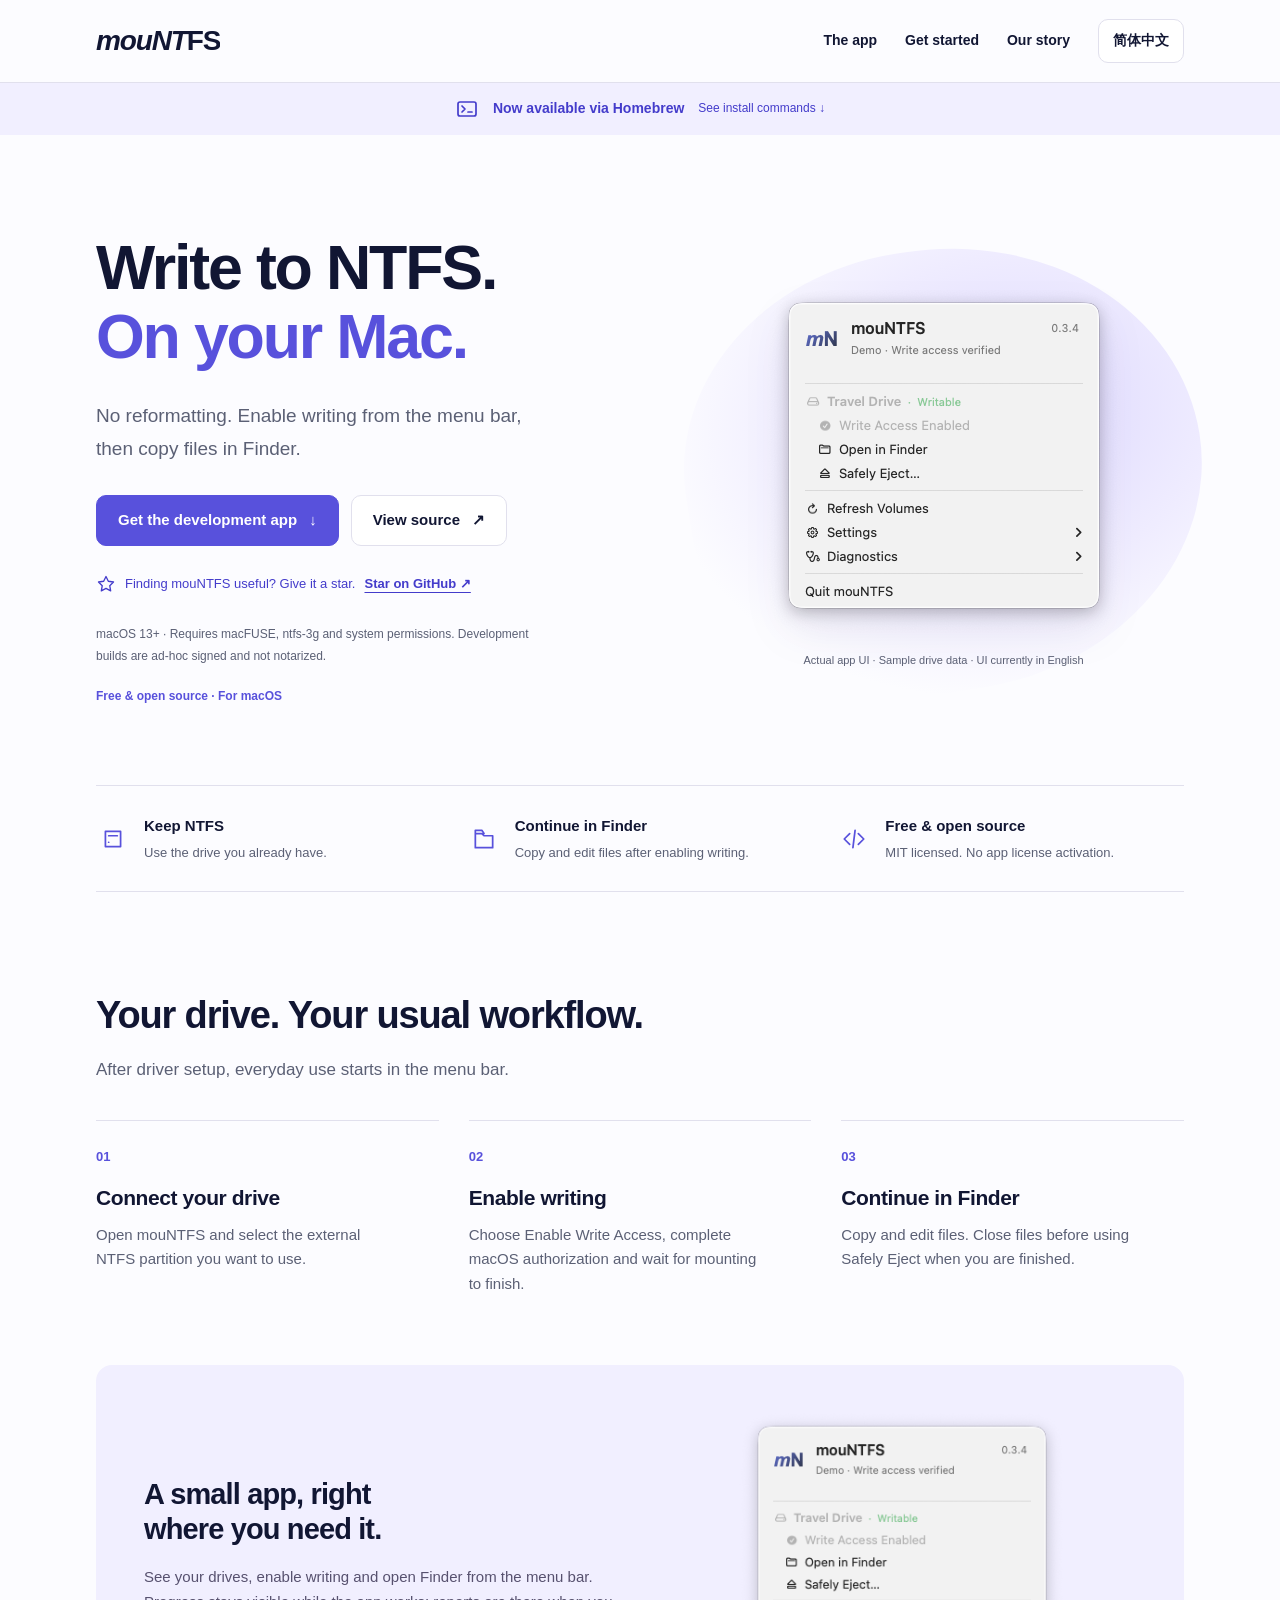
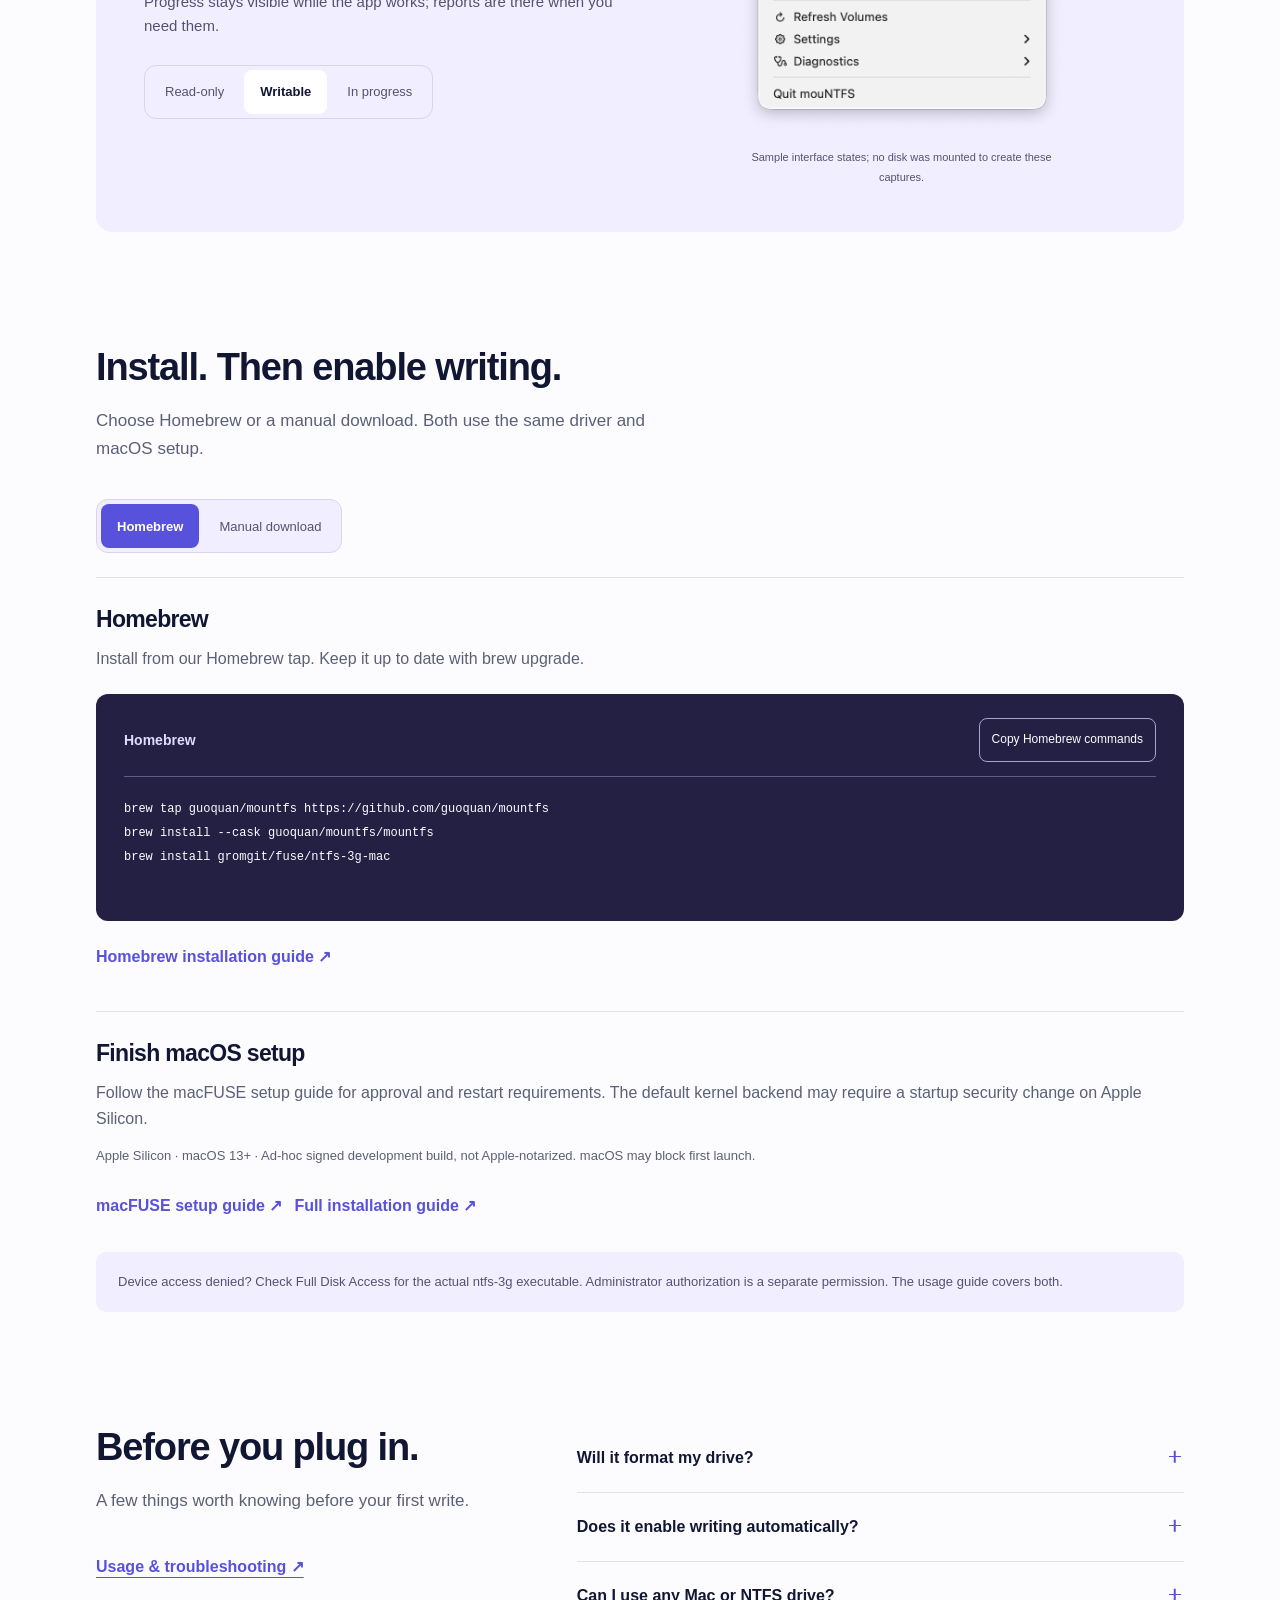
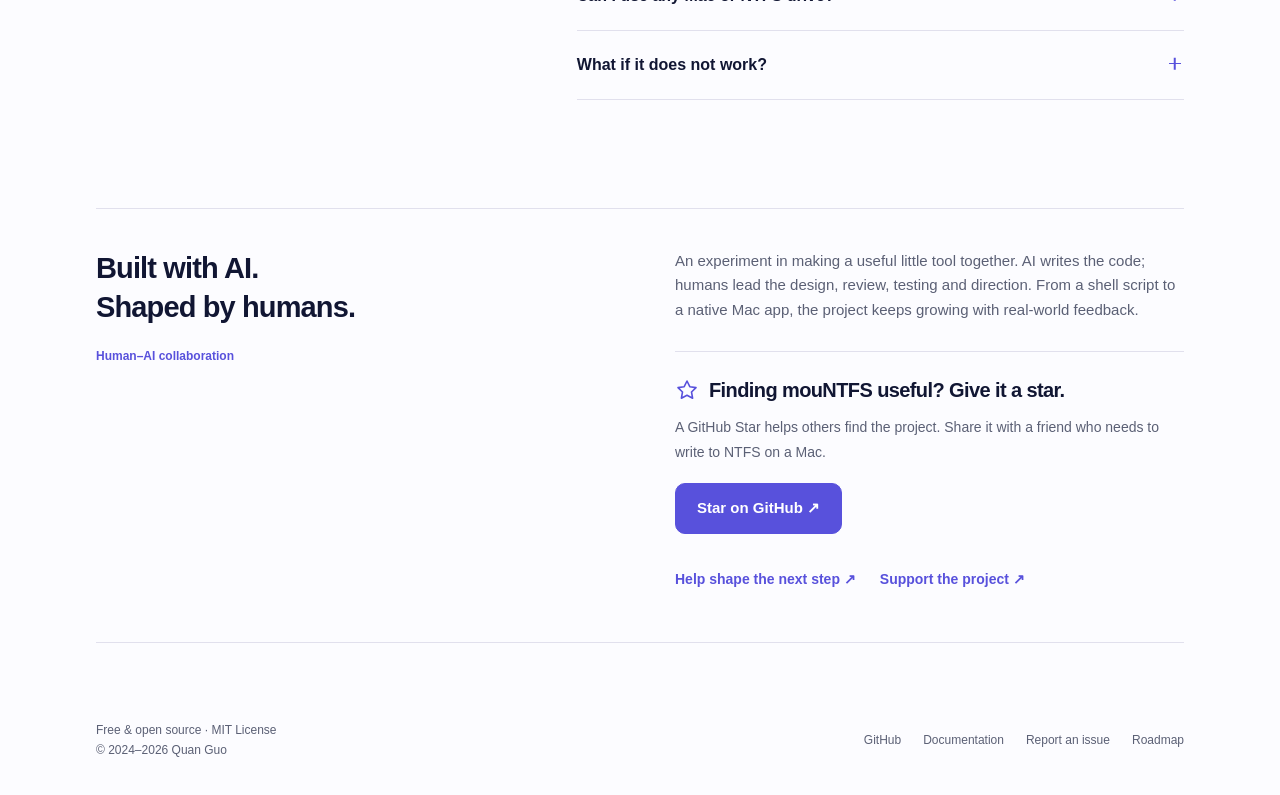
==== commit 4475b297: "Restore the old homepage logo URL reveal animation" ====
--- a/index.html
+++ b/index.html
@@ -20,7 +20,7 @@
 <body class="en">
 <a class="skip" href="#main">Skip to content</a>
 <header class="header"><nav class="wrap nav" aria-label="Main navigation">
-  <a href="index.html" class="wordmark" aria-label="mouNTFS"><span class="mount">mouNT</span><span class="fs">FS</span></a>
+  <a href="index.html" class="wordmark" aria-label="mouNTFS"><span class="logo-prefix" aria-hidden="true">https://</span><span class="logo-name"><span class="mount">mouNT</span><span class="fs">FS</span></span><span class="logo-suffix" aria-hidden="true">.sh</span></a>
   <div class="nav-links"><a class="desktop" href="#app">The app</a><a href="#get-started">Get started</a><a class="desktop" href="#story">Our story</a><a class="language" href="zh-CN.html" lang="zh-CN" hreflang="zh-CN">简体中文</a></div>
 </nav></header>
 <main id="main">
--- a/assets/site.css
+++ b/assets/site.css
@@ -247,3 +247,20 @@
 @media (max-width: 520px) {
   .hero-star { font-size: 12px; }
 }
+
+/* Restore the original homepage wordmark's URL reveal and sliding colour. */
+.wordmark { display: inline-flex; align-items: baseline; flex-shrink: 0; }
+.logo-name { background: linear-gradient(135deg, var(--accent) 0%, var(--ink) 50%, var(--ink) 100%); background-size: 200%; background-position-x: 100%; background-clip: text; -webkit-background-clip: text; color: transparent; transition: background-position .3s ease; }
+.wordmark .mount, .wordmark .fs { color: inherit; }
+.logo-prefix, .logo-suffix { display: inline-block; max-width: 0; overflow: hidden; opacity: 0; font: .55em/1.3 ui-monospace, SFMono-Regular, Menlo, Consolas, monospace; letter-spacing: 0; color: var(--accent-hover); transition: max-width .3s ease, opacity .3s ease; }
+.wordmark:is(:hover, :focus-visible) .logo-name { background-position-x: 0%; }
+.wordmark:is(:hover, :focus-visible) .logo-prefix { max-width: 5.5em; opacity: 1; }
+.wordmark:is(:hover, :focus-visible) .logo-suffix { max-width: 2.2em; opacity: 1; }
+@media (max-width: 520px) {
+  .wordmark { flex-wrap: wrap; max-width: 150px; }
+  .logo-prefix { flex-basis: 100%; max-width: none; max-height: 0; transition: max-height .3s ease, opacity .3s ease; }
+  .wordmark:is(:hover, :focus-visible) .logo-prefix { max-width: none; max-height: 1.3em; }
+}
+@media print {
+  .logo-name { background: none; color: var(--ink); }
+}
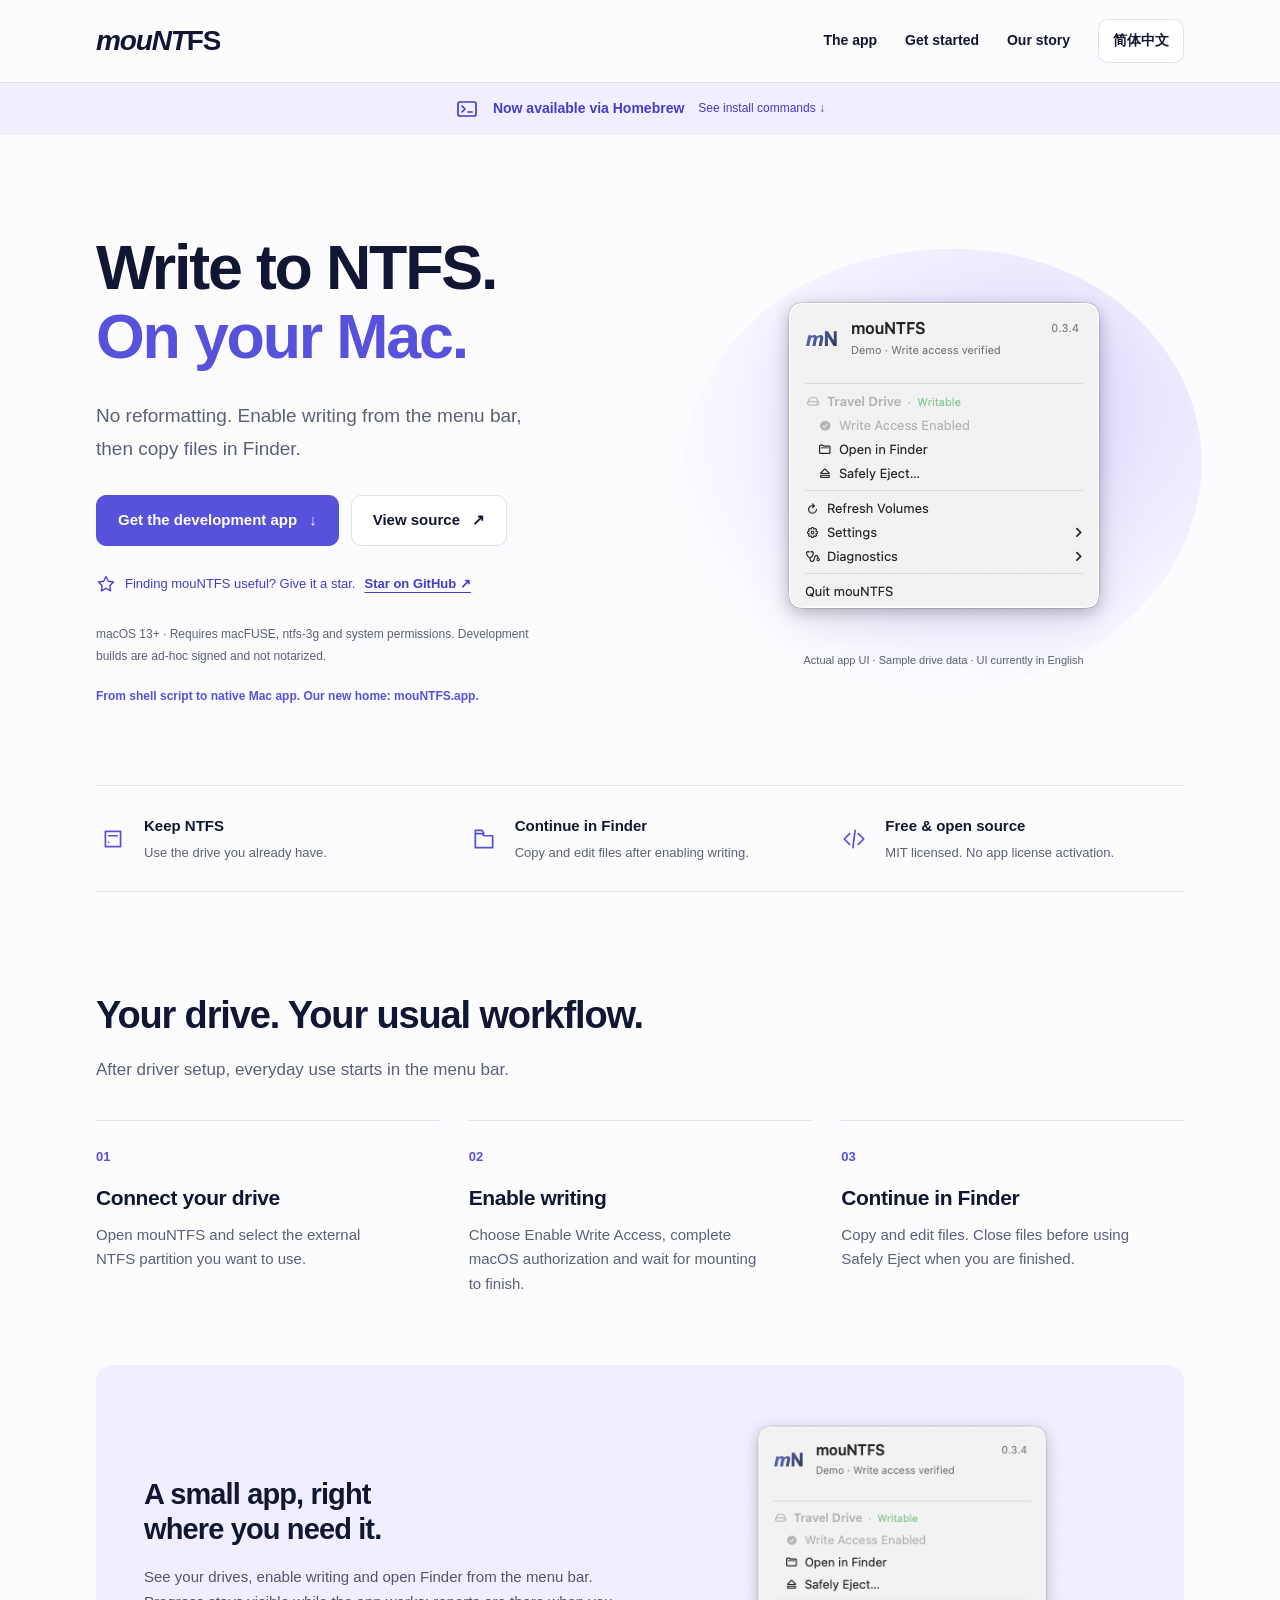
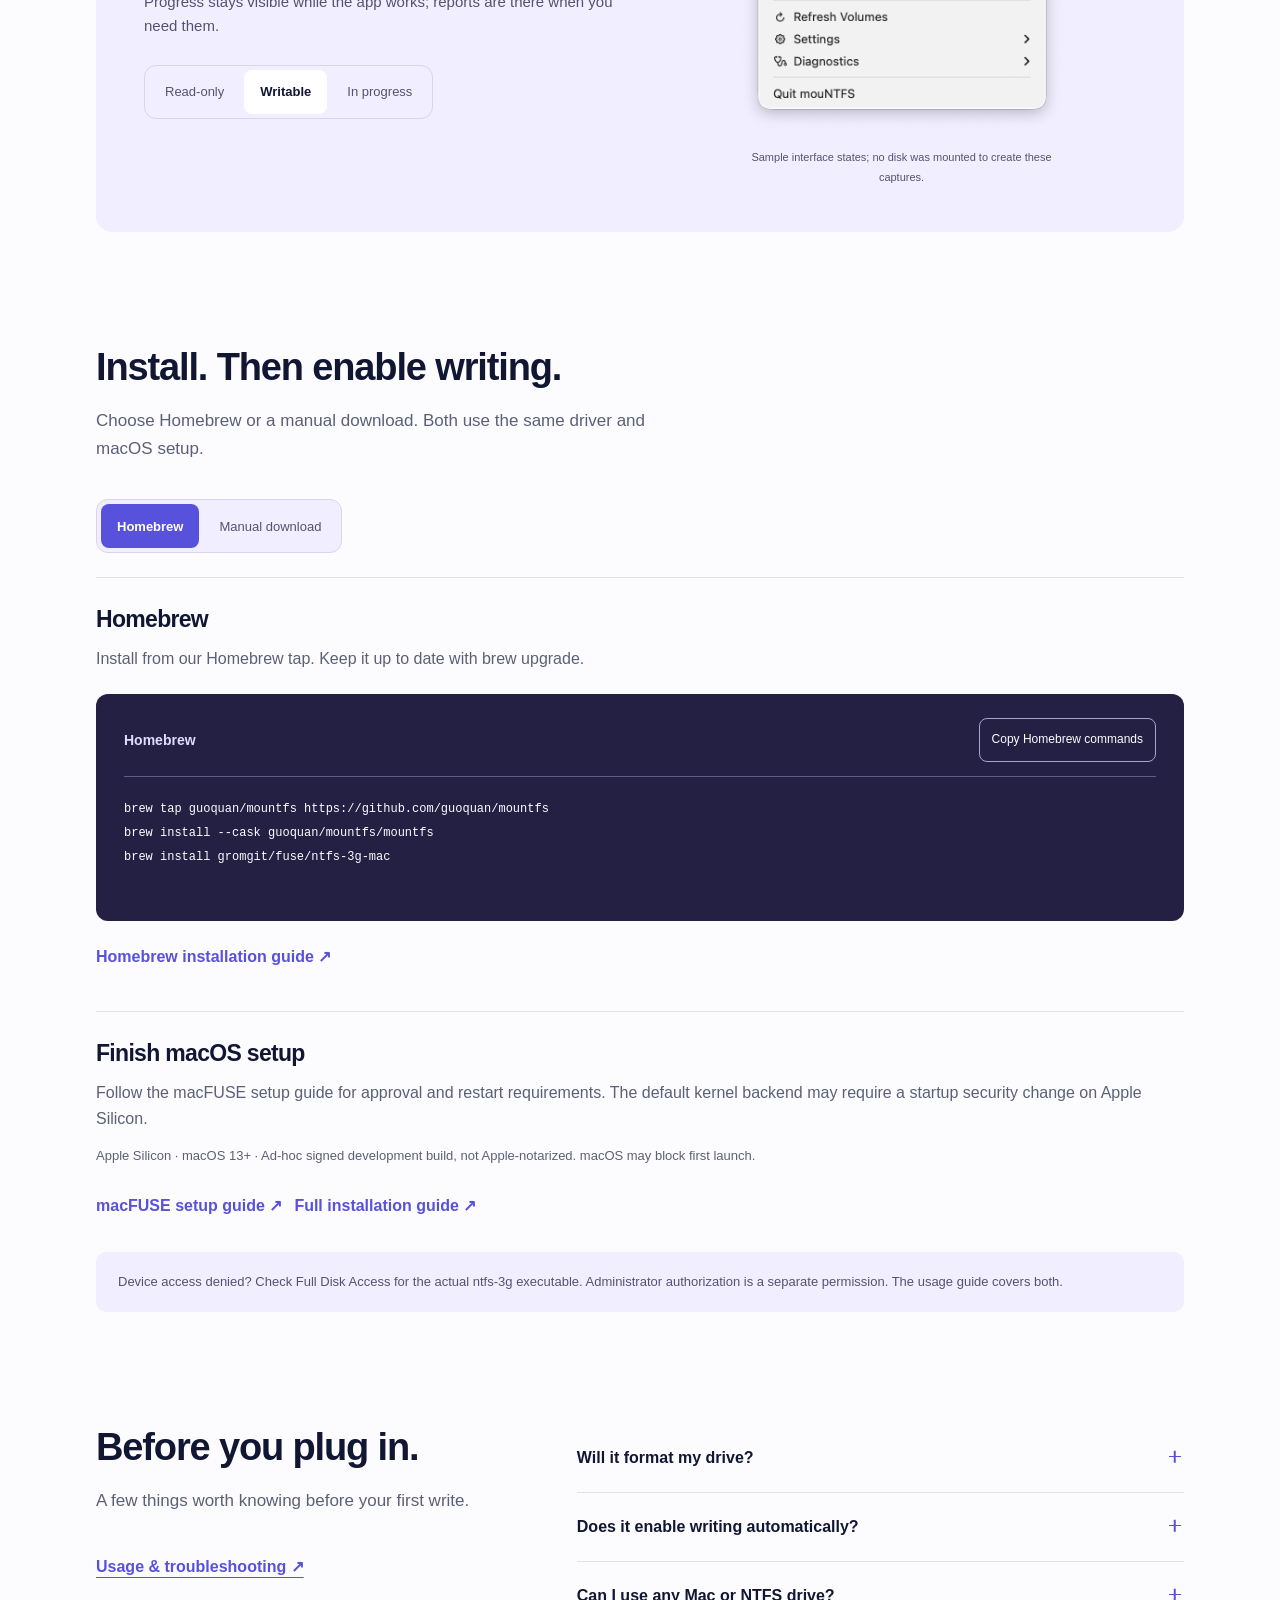
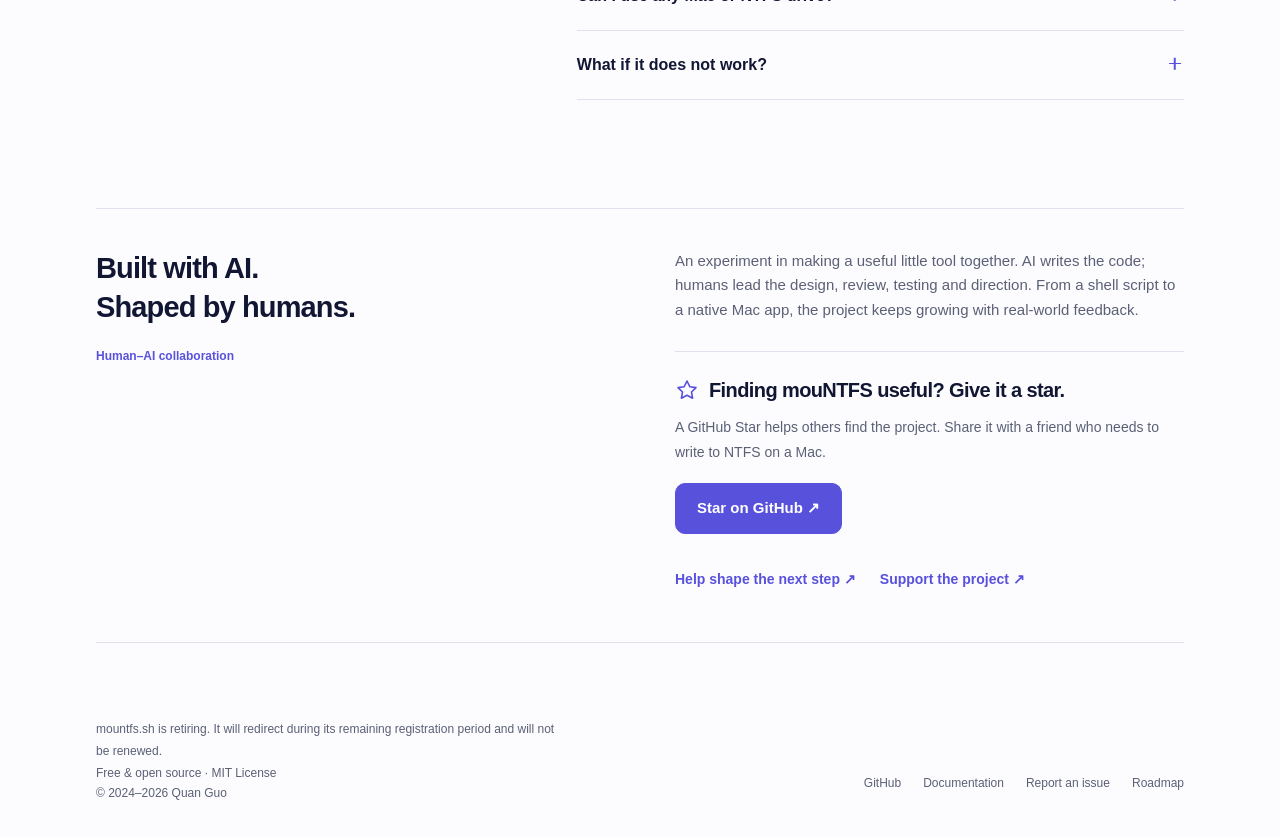
==== commit 6921716e: "Move official website and brand to mountfs.app" ====
--- a/index.html
+++ b/index.html
@@ -3,24 +3,24 @@
 <head>
   <meta charset="utf-8"><meta name="viewport" content="width=device-width, initial-scale=1">
   <title>mouNTFS — Write to NTFS. On your Mac.</title><meta name="description" content="A free, open-source Mac menu bar app for external NTFS drives. Keep NTFS, enable writing and continue in Finder. Requires macFUSE and ntfs-3g.">
-  <meta name="theme-color" content="#fcfcff"><link rel="canonical" href="https://mountfs.sh/">
-  <link rel="alternate" hreflang="en" href="https://mountfs.sh/">
-  <link rel="alternate" hreflang="zh-CN" href="https://mountfs.sh/zh-CN.html">
-  <link rel="alternate" hreflang="x-default" href="https://mountfs.sh/">
-  <meta property="og:type" content="website"><meta property="og:url" content="https://mountfs.sh/">
+  <meta name="theme-color" content="#fcfcff"><link rel="canonical" href="https://mountfs.app/">
+  <link rel="alternate" hreflang="en" href="https://mountfs.app/">
+  <link rel="alternate" hreflang="zh-CN" href="https://mountfs.app/zh-CN.html">
+  <link rel="alternate" hreflang="x-default" href="https://mountfs.app/">
+  <meta property="og:type" content="website"><meta property="og:url" content="https://mountfs.app/">
   <meta property="og:title" content="mouNTFS — Write to NTFS. On your Mac."><meta property="og:description" content="A free, open-source Mac menu bar app for external NTFS drives. Keep NTFS, enable writing and continue in Finder. Requires macFUSE and ntfs-3g.">
   <meta property="og:locale" content="en_US">
-  <meta property="og:image" content="https://mountfs.sh/assets/share.en.png">
+  <meta property="og:image" content="https://mountfs.app/assets/share.en.png">
   <meta property="og:image:alt" content="mouNTFS — Write to NTFS. On your Mac."><meta property="og:image:width" content="1254"><meta property="og:image:height" content="1254">
   <meta name="twitter:card" content="summary_large_image"><meta name="twitter:site" content="@guoquan">
-  <meta name="twitter:image" content="https://mountfs.sh/assets/share.en.png">
+  <meta name="twitter:image" content="https://mountfs.app/assets/share.en.png">
   <link rel="icon" type="image/svg+xml" href="assets/icon.svg">
   <link rel="stylesheet" href="assets/site.css"><script src="assets/site.js" defer></script>
 </head>
 <body class="en">
 <a class="skip" href="#main">Skip to content</a>
 <header class="header"><nav class="wrap nav" aria-label="Main navigation">
-  <a href="index.html" class="wordmark" aria-label="mouNTFS"><span class="logo-prefix" aria-hidden="true">https://</span><span class="logo-name"><span class="mount">mouNT</span><span class="fs">FS</span></span><span class="logo-suffix" aria-hidden="true">.sh</span></a>
+  <a href="index.html" class="wordmark" aria-label="mouNTFS"><span class="logo-prefix" aria-hidden="true">https://</span><span class="logo-name"><span class="mount">mouNT</span><span class="fs">FS</span></span><span class="logo-suffix" aria-hidden="true">.app</span></a>
   <div class="nav-links"><a class="desktop" href="#app">The app</a><a href="#get-started">Get started</a><a class="desktop" href="#story">Our story</a><a class="language" href="zh-CN.html" lang="zh-CN" hreflang="zh-CN">简体中文</a></div>
 </nav></header>
 <main id="main">
@@ -30,7 +30,7 @@
     <h1>Write to NTFS.<span>On your Mac.</span></h1><p class="hero-copy">No reformatting. Enable writing from the menu bar, then copy files in Finder.</p>
     <div class="actions"><a class="button primary" href="https://github.com/guoquan/mountfs/releases">Get the development app<span aria-hidden="true">↓</span></a><a class="button" href="https://github.com/guoquan/mountfs/tree/main">View source<span aria-hidden="true">↗</span></a></div>
     <a class="hero-star" data-hero-star href="https://github.com/guoquan/mountfs"><svg viewBox="0 0 24 24" aria-hidden="true"><path d="m12 3 2.8 5.7 6.2.9-4.5 4.4 1.1 6.2-5.6-2.9-5.6 2.9 1.1-6.2L3 9.6l6.2-.9Z"/></svg><span>Finding mouNTFS useful? Give it a star.</span><strong>Star on GitHub ↗</strong></a>
-    <p class="fine">macOS 13+ · Requires macFUSE, ntfs-3g and system permissions. Development builds are ad-hoc signed and not notarized.</p><p class="hero-signoff">Free &amp; open source · For macOS</p>
+    <p class="fine">macOS 13+ · Requires macFUSE, ntfs-3g and system permissions. Development builds are ad-hoc signed and not notarized.</p><p class="hero-signoff">From shell script to native Mac app. Our new home: mouNTFS.app.</p>
   </div>
   <figure class="hero-art"><img class="app-image" src="assets/menu-writable.png" alt="Actual mouNTFS menu with a sample drive marked writable" width="356" height="351" fetchpriority="high"><figcaption>Actual app UI · Sample drive data · UI currently in English</figcaption></figure>
 </div><div class="benefits"><div class="benefit"><span class="symbol" aria-hidden="true"><svg viewBox="0 0 24 24" fill="none" stroke="currentColor" stroke-width="1.6" stroke-linecap="round" stroke-linejoin="round"><path d="M5 5h14v14H5zM8 15h.01M8 9h8"/></svg></span><div><strong>Keep NTFS</strong><p>Use the drive you already have.</p></div></div><div class="benefit"><span class="symbol" aria-hidden="true"><svg viewBox="0 0 24 24" fill="none" stroke="currentColor" stroke-width="1.6" stroke-linecap="round" stroke-linejoin="round"><path d="M4 7h6l2 2h8v11H4zM4 7V4h6l2 3"/></svg></span><div><strong>Continue in Finder</strong><p>Copy and edit files after enabling writing.</p></div></div><div class="benefit"><span class="symbol" aria-hidden="true"><svg viewBox="0 0 24 24" fill="none" stroke="currentColor" stroke-width="1.6" stroke-linecap="round" stroke-linejoin="round"><path d="m8 7-5 5 5 5m8-10 5 5-5 5m-3-13-2 16"/></svg></span><div><strong>Free &amp; open source</strong><p>MIT licensed. No app license activation.</p></div></div></div></div></section>
@@ -72,5 +72,6 @@
 <section class="section wrap faq"><div class="section-head"><h2>Before you plug in.</h2><p>A few things worth knowing before your first write.</p><div class="actions"><a class="text-link" href="https://github.com/guoquan/mountfs/blob/main/docs/USAGE.en.md">Usage &amp; troubleshooting ↗</a></div></div><div><details><summary>Will it format my drive?</summary><p>No. mouNTFS enables writing to an existing external NTFS partition. It does not format drives. A damaged or hibernated volume may need attention in Windows before writing can be enabled.</p></details><details><summary>Does it enable writing automatically?</summary><p>No. Connecting a drive updates the list; you choose when to enable writing. macOS may request administrator authorization during an operation. The app does not save your password.</p></details><details><summary>Can I use any Mac or NTFS drive?</summary><p>The app requires macOS 13+ and compatible drivers. Ordinary mounting has limited user-reported success on Apple Silicon; broader hardware and driver combinations still need testing. Only external NTFS partitions are mount targets.</p></details><details><summary>What if it does not work?</summary><p>Open Diagnostics for the operation log and read-only disk scan. Check the usage guide for driver compatibility, permissions and busy drives. Do not format a drive just because an operation failed.</p></details></div></section>
 <div class="wrap"><section class="story" id="story"><div><h2>Built with AI.<br>Shaped by humans.</h2><p class="story-label">Human–AI collaboration</p></div><div><p>An experiment in making a useful little tool together. AI writes the code; humans lead the design, review, testing and direction. From a shell script to a native Mac app, the project keeps growing with real-world feedback.</p><div class="star-ask"><h3><svg viewBox="0 0 24 24" aria-hidden="true"><path d="m12 3 2.8 5.7 6.2.9-4.5 4.4 1.1 6.2-5.6-2.9-5.6 2.9 1.1-6.2L3 9.6l6.2-.9Z"/></svg>Finding mouNTFS useful? Give it a star.</h3><p>A GitHub Star helps others find the project. Share it with a friend who needs to write to NTFS on a Mac.</p><a class="button primary" data-star-link href="https://github.com/guoquan/mountfs">Star on GitHub ↗</a></div><div class="actions"><a class="text-link" href="https://github.com/guoquan/mountfs/blob/main/CONTRIBUTING.md">Help shape the next step ↗</a><a class="text-link" href="https://github.com/sponsors/guoquan">Support the project ↗</a></div></div></section></div>
 </main>
+<aside class="wrap"><p class="fine">mountfs.sh is retiring. It will redirect during its remaining registration period and will not be renewed.</p></aside>
 <footer class="footer"><div class="wrap footer-row"><div>Free &amp; open source · MIT License<br>© 2024–2026 <a href="https://guoquan.net">Quan Guo</a></div><div class="footer-links"><a href="https://github.com/guoquan/mountfs">GitHub</a><a href="https://github.com/guoquan/mountfs/blob/main/docs/USAGE.en.md">Documentation</a><a href="https://github.com/guoquan/mountfs/issues">Report an issue</a><a href="https://github.com/guoquan/mountfs/blob/main/ROADMAP.md">Roadmap</a></div></div></footer>
 </body></html>
--- a/assets/site.css
+++ b/assets/site.css
@@ -255,7 +255,7 @@
 .logo-prefix, .logo-suffix { display: inline-block; max-width: 0; overflow: hidden; opacity: 0; font: .55em/1.3 ui-monospace, SFMono-Regular, Menlo, Consolas, monospace; letter-spacing: 0; color: var(--accent-hover); transition: max-width .3s ease, opacity .3s ease; }
 .wordmark:is(:hover, :focus-visible) .logo-name { background-position-x: 0%; }
 .wordmark:is(:hover, :focus-visible) .logo-prefix { max-width: 5.5em; opacity: 1; }
-.wordmark:is(:hover, :focus-visible) .logo-suffix { max-width: 2.2em; opacity: 1; }
+.wordmark:is(:hover, :focus-visible) .logo-suffix { max-width: 3em; opacity: 1; }
 @media (max-width: 520px) {
   .wordmark { flex-wrap: wrap; max-width: 150px; }
   .logo-prefix { flex-basis: 100%; max-width: none; max-height: 0; transition: max-height .3s ease, opacity .3s ease; }
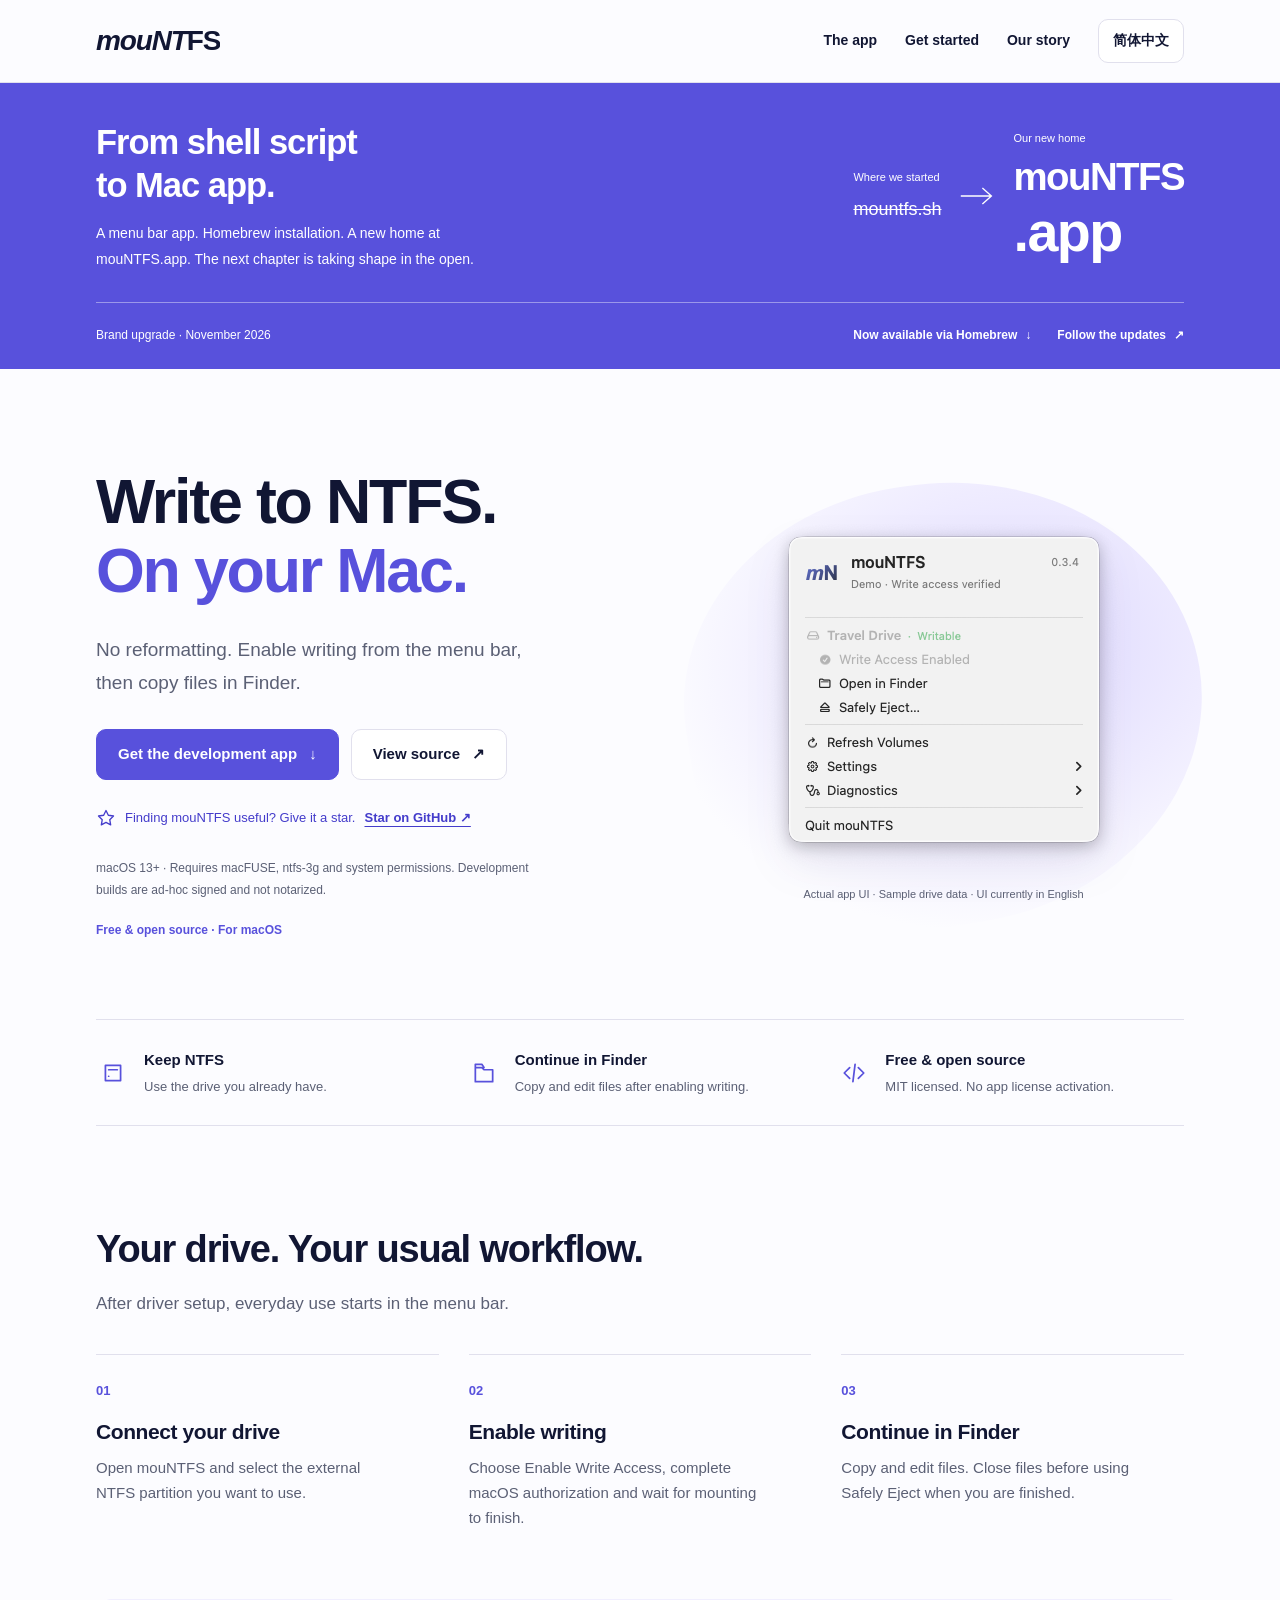
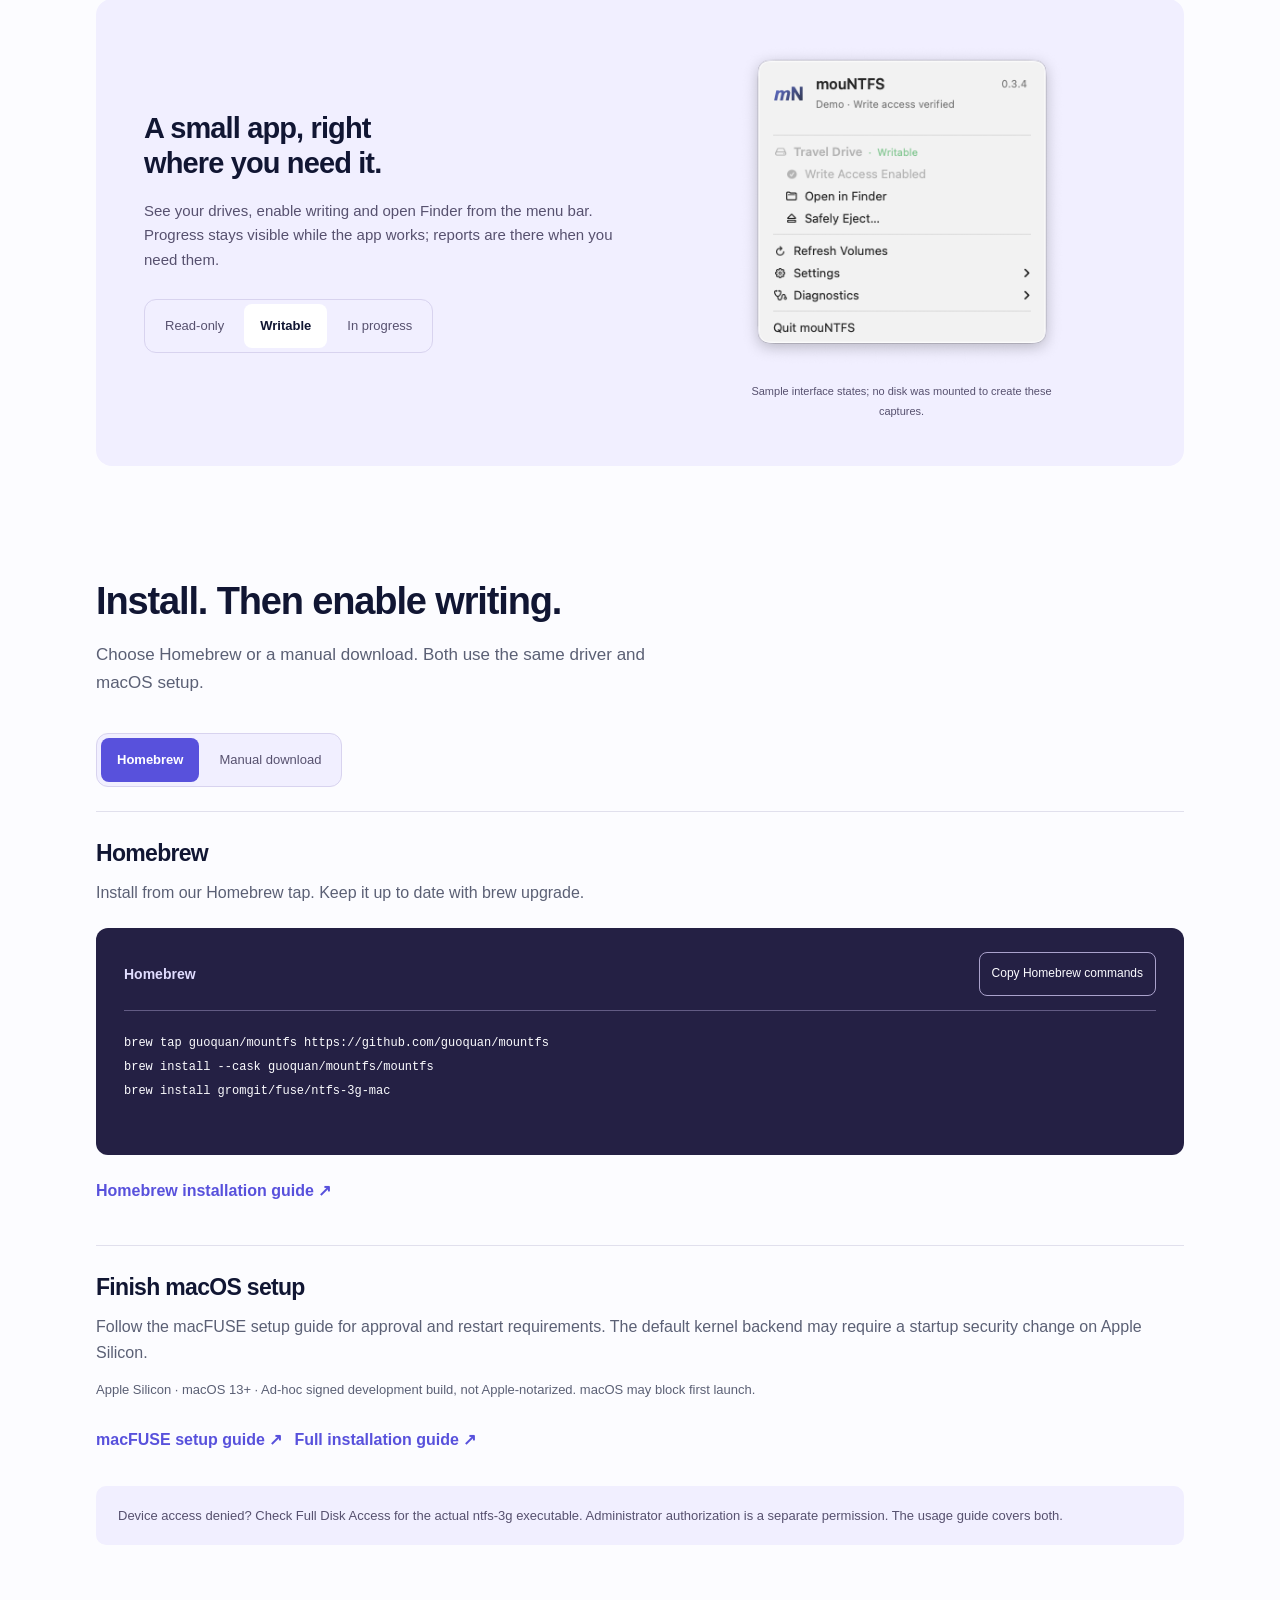
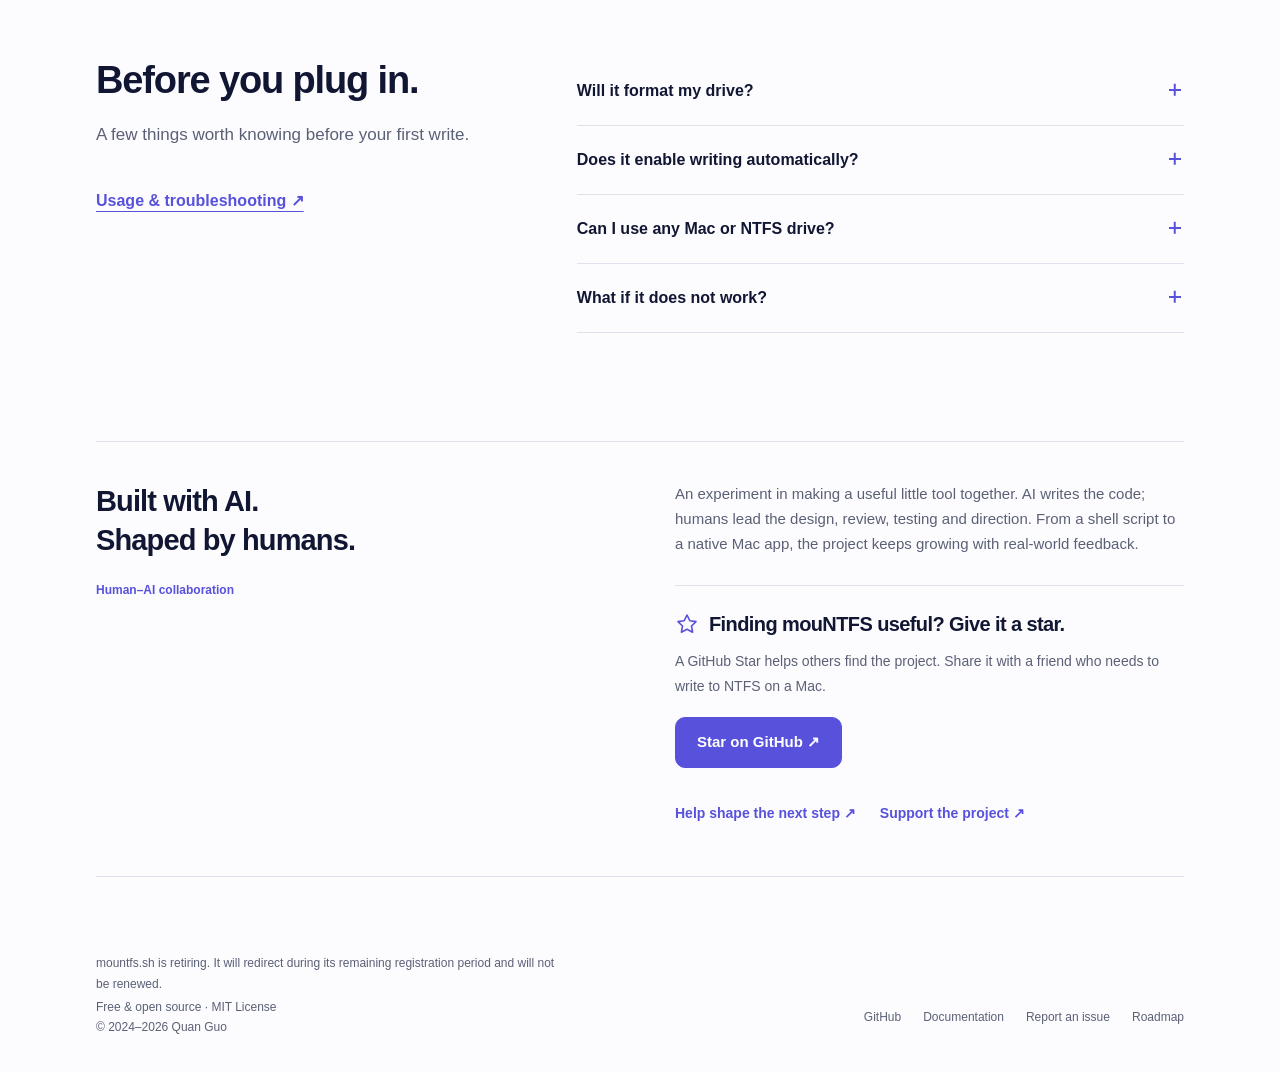
==== commit 1a595548: "Celebrate the app and domain upgrade with a homepage campaign banner" ====
--- a/index.html
+++ b/index.html
@@ -24,13 +24,18 @@
   <div class="nav-links"><a class="desktop" href="#app">The app</a><a href="#get-started">Get started</a><a class="desktop" href="#story">Our story</a><a class="language" href="zh-CN.html" lang="zh-CN" hreflang="zh-CN">简体中文</a></div>
 </nav></header>
 <main id="main">
-<div class="brew-announcement"><div class="wrap"><a href="#get-started"><svg viewBox="0 0 24 24" aria-hidden="true"><rect x="3" y="5" width="18" height="14" rx="2"/><path d="m7 9 3 3-3 3m6 0h4"/></svg><strong>Now available via Homebrew</strong><span>See install commands <span aria-hidden="true">↓</span></span></a></div></div>
+<section class="upgrade-banner" aria-labelledby="upgrade-title"><div class="wrap">
+  <div class="upgrade-grid"><div class="upgrade-copy"><h2 id="upgrade-title">From shell script to Mac app.</h2><p>A menu bar app. Homebrew installation. A new home at mouNTFS.app. The next chapter is taking shape in the open.</p></div>
+    <div class="upgrade-domain" aria-label="Website moves from mountfs.sh to mountfs.app"><div class="domain-before"><span>Where we started</span><s>mountfs.sh</s></div><svg viewBox="0 0 40 24" aria-hidden="true"><path d="M2 12h34M26 3l10 9-10 9"/></svg><div class="domain-after"><span>Our new home</span><strong>mouNTFS<span>.app</span></strong></div></div>
+  </div>
+  <div class="upgrade-footer"><time datetime="2026-11">Brand upgrade · November 2026</time><div class="upgrade-links"><div class="brew-announcement"><a href="#get-started">Now available via Homebrew <span aria-hidden="true">↓</span></a></div><a data-update-link href="https://github.com/guoquan/mountfs/releases">Follow the updates <span aria-hidden="true">↗</span></a></div></div>
+</div></section>
 <section class="hero"><div class="wrap"><div class="hero-grid">
   <div class="hero-text">
     <h1>Write to NTFS.<span>On your Mac.</span></h1><p class="hero-copy">No reformatting. Enable writing from the menu bar, then copy files in Finder.</p>
     <div class="actions"><a class="button primary" href="https://github.com/guoquan/mountfs/releases">Get the development app<span aria-hidden="true">↓</span></a><a class="button" href="https://github.com/guoquan/mountfs/tree/main">View source<span aria-hidden="true">↗</span></a></div>
     <a class="hero-star" data-hero-star href="https://github.com/guoquan/mountfs"><svg viewBox="0 0 24 24" aria-hidden="true"><path d="m12 3 2.8 5.7 6.2.9-4.5 4.4 1.1 6.2-5.6-2.9-5.6 2.9 1.1-6.2L3 9.6l6.2-.9Z"/></svg><span>Finding mouNTFS useful? Give it a star.</span><strong>Star on GitHub ↗</strong></a>
-    <p class="fine">macOS 13+ · Requires macFUSE, ntfs-3g and system permissions. Development builds are ad-hoc signed and not notarized.</p><p class="hero-signoff">From shell script to native Mac app. Our new home: mouNTFS.app.</p>
+    <p class="fine">macOS 13+ · Requires macFUSE, ntfs-3g and system permissions. Development builds are ad-hoc signed and not notarized.</p><p class="hero-signoff">Free &amp; open source · For macOS</p>
   </div>
   <figure class="hero-art"><img class="app-image" src="assets/menu-writable.png" alt="Actual mouNTFS menu with a sample drive marked writable" width="356" height="351" fetchpriority="high"><figcaption>Actual app UI · Sample drive data · UI currently in English</figcaption></figure>
 </div><div class="benefits"><div class="benefit"><span class="symbol" aria-hidden="true"><svg viewBox="0 0 24 24" fill="none" stroke="currentColor" stroke-width="1.6" stroke-linecap="round" stroke-linejoin="round"><path d="M5 5h14v14H5zM8 15h.01M8 9h8"/></svg></span><div><strong>Keep NTFS</strong><p>Use the drive you already have.</p></div></div><div class="benefit"><span class="symbol" aria-hidden="true"><svg viewBox="0 0 24 24" fill="none" stroke="currentColor" stroke-width="1.6" stroke-linecap="round" stroke-linejoin="round"><path d="M4 7h6l2 2h8v11H4zM4 7V4h6l2 3"/></svg></span><div><strong>Continue in Finder</strong><p>Copy and edit files after enabling writing.</p></div></div><div class="benefit"><span class="symbol" aria-hidden="true"><svg viewBox="0 0 24 24" fill="none" stroke="currentColor" stroke-width="1.6" stroke-linecap="round" stroke-linejoin="round"><path d="m8 7-5 5 5 5m8-10 5 5-5 5m-3-13-2 16"/></svg></span><div><strong>Free &amp; open source</strong><p>MIT licensed. No app license activation.</p></div></div></div></div></section>
--- a/assets/site.css
+++ b/assets/site.css
@@ -191,11 +191,6 @@
 }
 
 /* Homebrew announcement and installation promotion; inherits the site palette. */
-.brew-announcement { background: var(--lavender); color: var(--accent-hover); }
-.brew-announcement a { display: flex; align-items: center; justify-content: center; gap: 14px; min-height: 52px; padding: 10px 0; font-size: 14px; }
-.brew-announcement svg { width: 24px; height: 24px; flex-shrink: 0; fill: none; stroke: currentColor; stroke-width: 1.7; stroke-linecap: round; stroke-linejoin: round; }
-.brew-announcement a > span { font-size: 12px; white-space: nowrap; }
-.brew-announcement a:hover strong { text-decoration: underline; text-underline-offset: 4px; }
 .brew-install { min-width: 0; }
 .brew-toolbar { display: flex; justify-content: space-between; align-items: center; gap: 12px; padding-bottom: 14px; border-bottom: 1px solid #625b84; }
 .brew-toolbar > span { color: #e0dcff; font-size: 14px; font-weight: 650; }
@@ -206,8 +201,6 @@
 .brew-feedback { color: #e0dcff; font-size: 12px; min-height: 20px; margin-top: 8px; }
 .brew-note { color: #d0ccea; font-size: 12px; line-height: 1.8; margin-top: 6px; }
 @media (max-width: 520px) {
-  .brew-announcement a { justify-content: flex-start; flex-wrap: wrap; gap: 6px 10px; font-size: 13px; padding: 12px 0; }
-  .brew-announcement a > span { margin-left: 34px; }
   .brew-install pre { font-size: 11px; }
 }
 
@@ -264,3 +257,40 @@
 @media print {
   .logo-name { background: none; color: var(--ink); }
 }
+
+/* One campaign surface for the app, domain and installation upgrade. */
+.upgrade-banner { background: var(--accent); color: white; padding: 38px 0 0; }
+.upgrade-grid { display: grid; grid-template-columns: 1.1fr 1fr; gap: 44px; align-items: center; padding-bottom: 30px; }
+.upgrade-copy h2 { font-size: clamp(26px, 2.7vw, 36px); line-height: 1.25; max-width: 20ch; }
+.upgrade-copy p { color: white; font-size: 14px; line-height: 1.8; margin-top: 14px; max-width: 52ch; }
+.upgrade-domain { display: flex; align-items: center; justify-content: flex-end; gap: 18px; }
+.upgrade-domain svg { width: 36px; height: 24px; flex-shrink: 0; fill: none; stroke: currentColor; stroke-width: 1.5; }
+.domain-before > span, .domain-after > span { display: block; font-size: 11px; margin-bottom: 8px; }
+.domain-before s { font-size: 18px; text-decoration-thickness: 1px; }
+.domain-after strong { display: block; font-size: clamp(28px, 3vw, 42px); letter-spacing: -.04em; line-height: 1.15; white-space: nowrap; }
+.domain-after strong span { display: block; font-size: 1.45em; }
+.upgrade-footer { border-top: 1px solid #ffffff66; padding: 15px 0; display: flex; align-items: center; justify-content: space-between; gap: 16px; font-size: 12px; }
+.upgrade-links { display: flex; align-items: center; gap: 26px; flex-wrap: wrap; }
+.upgrade-links a { display: inline-flex; align-items: center; gap: 8px; min-height: 36px; font-weight: 650; }
+.upgrade-links a:hover { text-decoration: underline; }
+.upgrade-banner a:focus-visible { outline-color: white; }
+@media (max-width: 900px) {
+  .upgrade-banner { padding-top: 28px; }
+  .upgrade-grid { grid-template-columns: 1fr; gap: 24px; padding-bottom: 24px; }
+  .upgrade-copy h2 { max-width: 22ch; }
+  .upgrade-copy p { max-width: 48ch; }
+  .upgrade-domain { justify-content: flex-start; gap: 16px; }
+  .domain-after strong { font-size: 28px; }
+  .domain-after strong span { display: inline; font-size: 1em; }
+  .domain-before s { font-size: 15px; }
+  .upgrade-footer { align-items: flex-start; flex-direction: column; gap: 4px; }
+  .upgrade-links { gap: 8px 20px; }
+}
+
+@media (max-width: 480px) {
+  .upgrade-domain { display: grid; grid-template-columns: minmax(0, 1fr) 24px minmax(0, 1.5fr); gap: 12px; }
+  .upgrade-domain svg { width: 24px; }
+  .domain-after strong { font-size: 25px; }
+  .domain-after strong span { display: block; font-size: 1.2em; }
+  .domain-before s { font-size: 14px; }
+}
